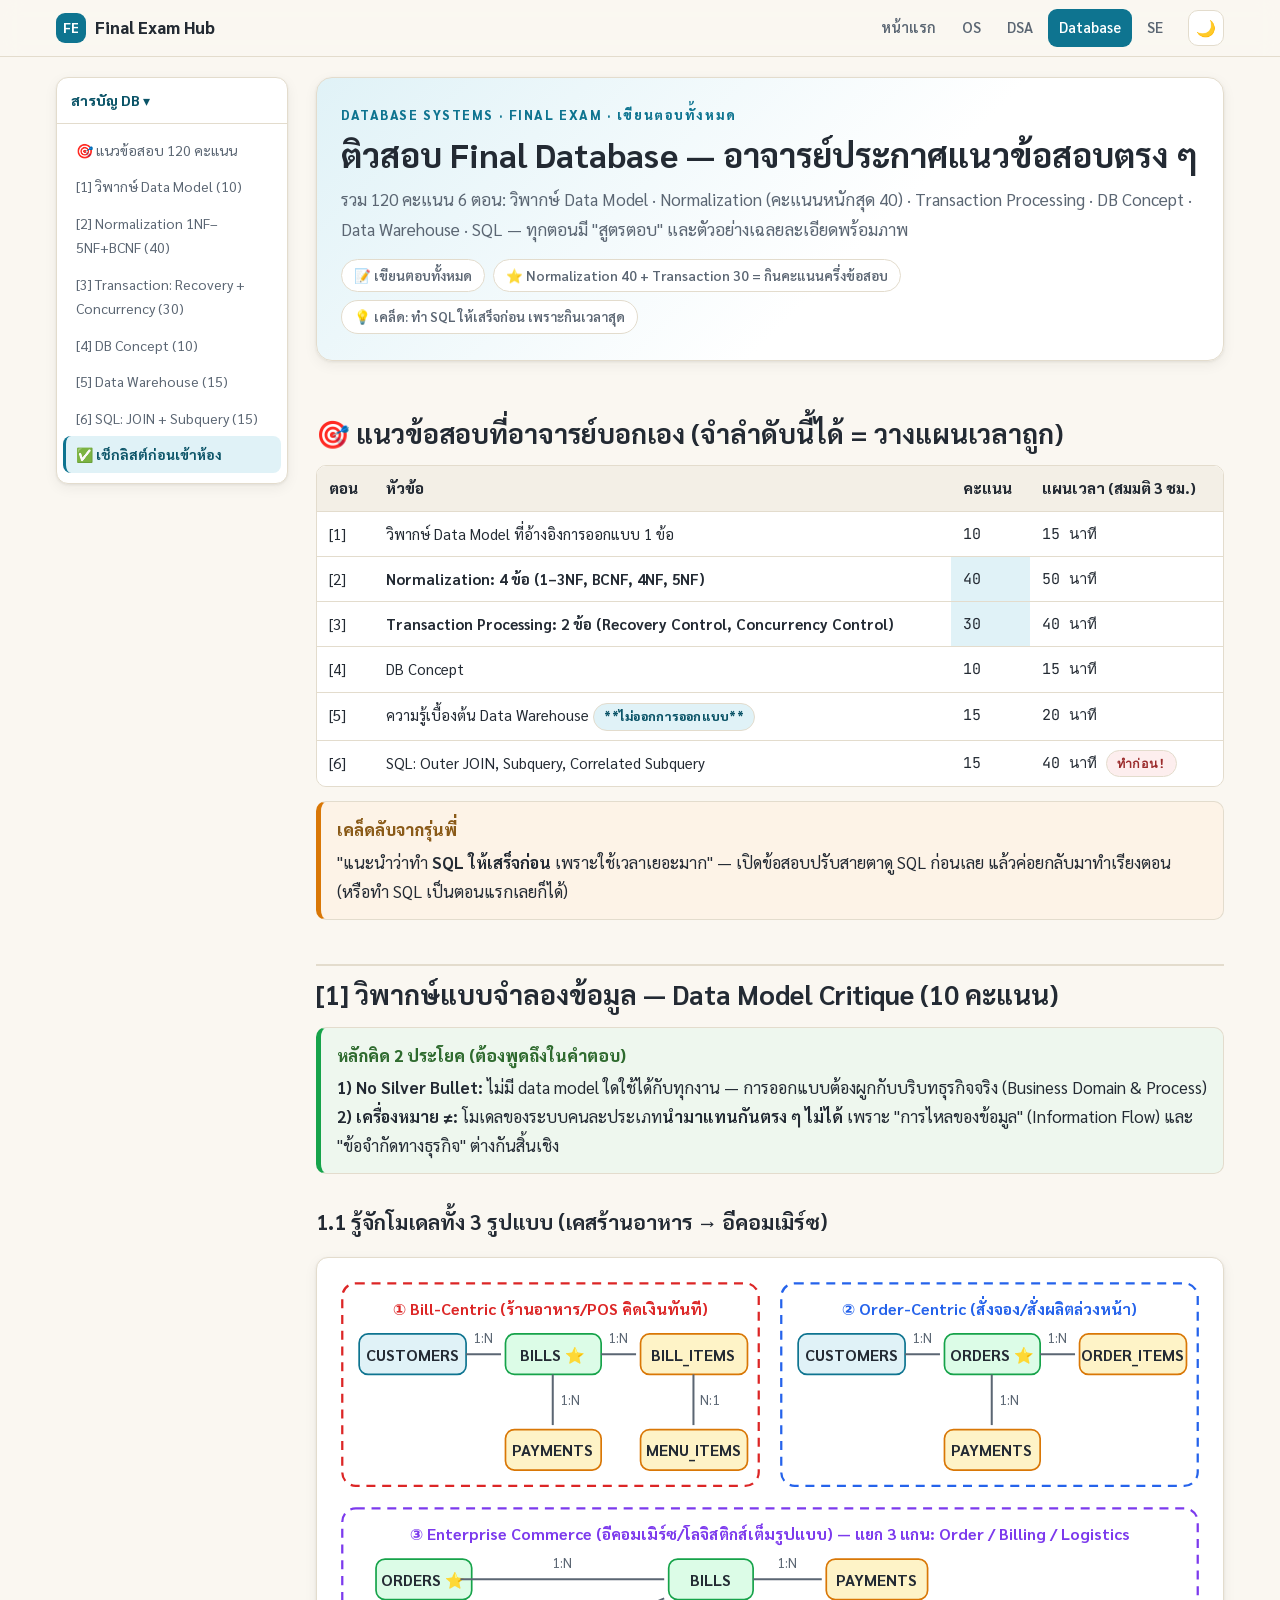
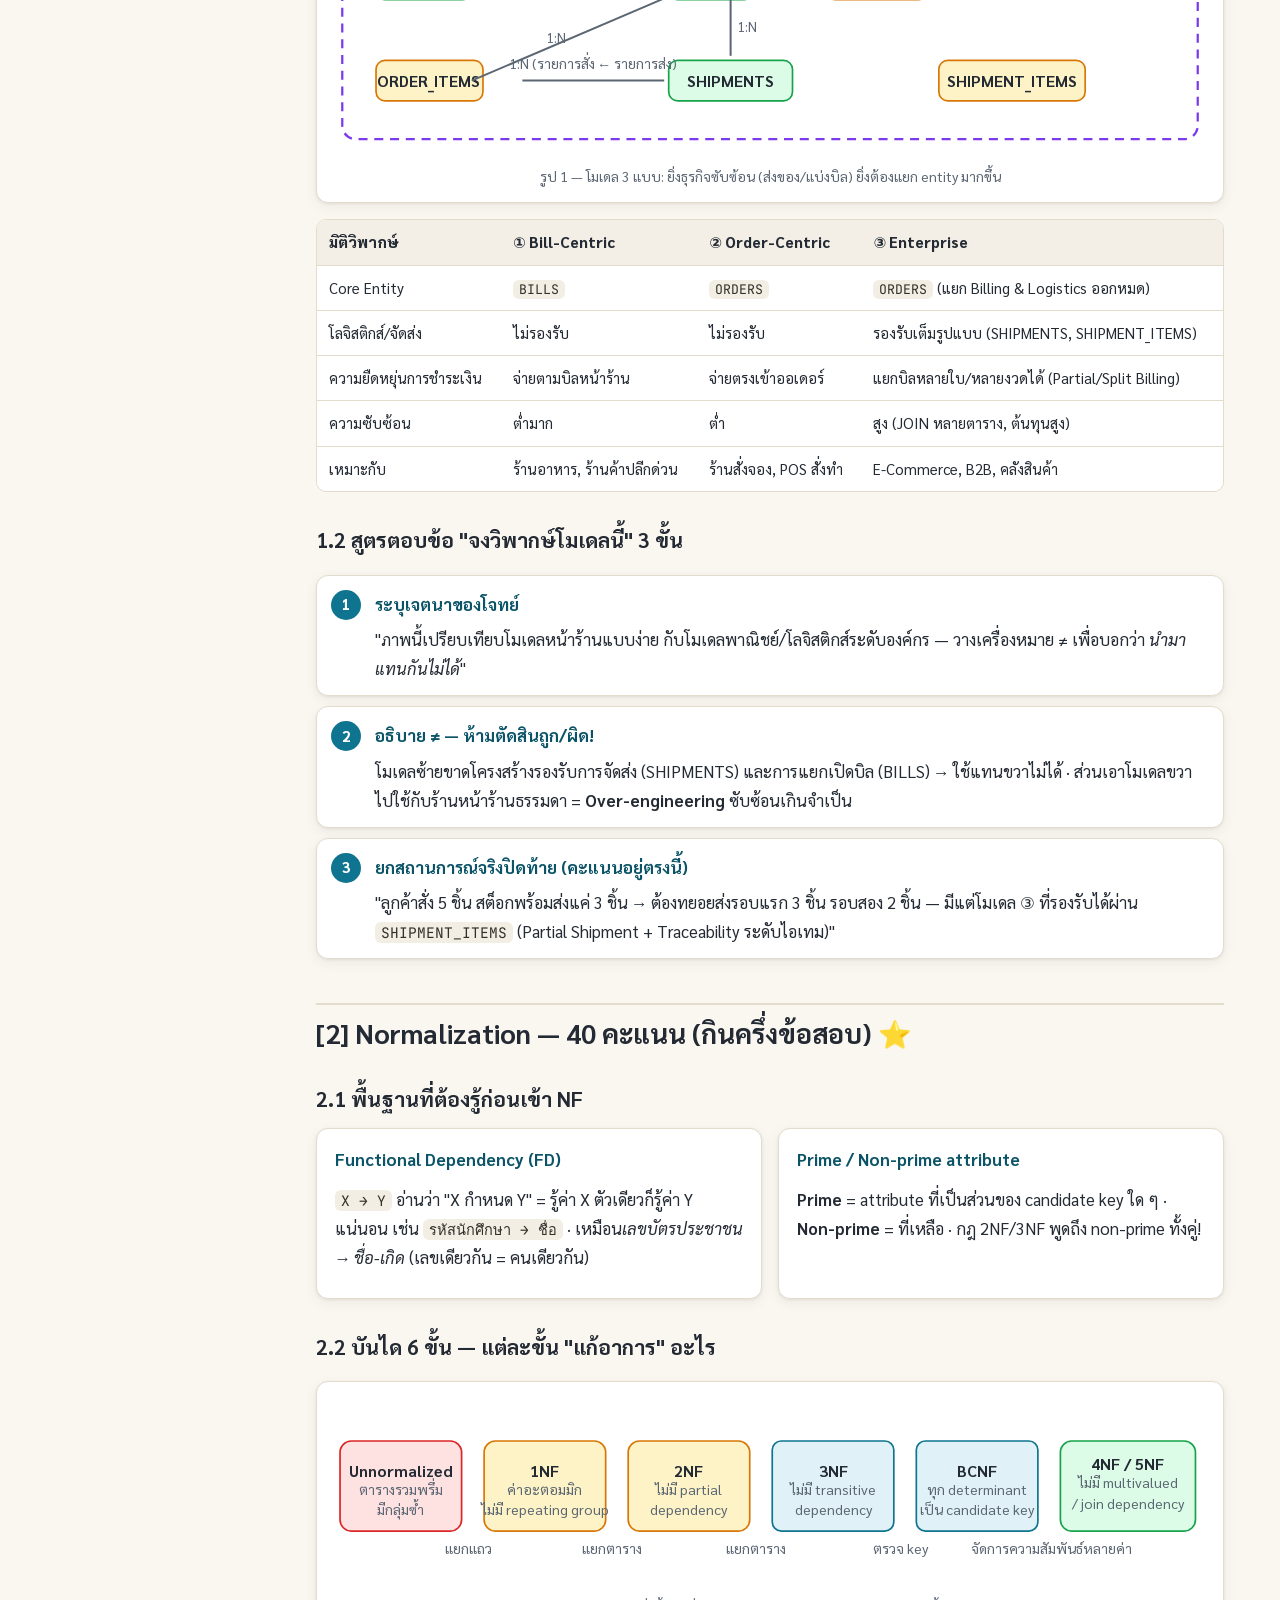
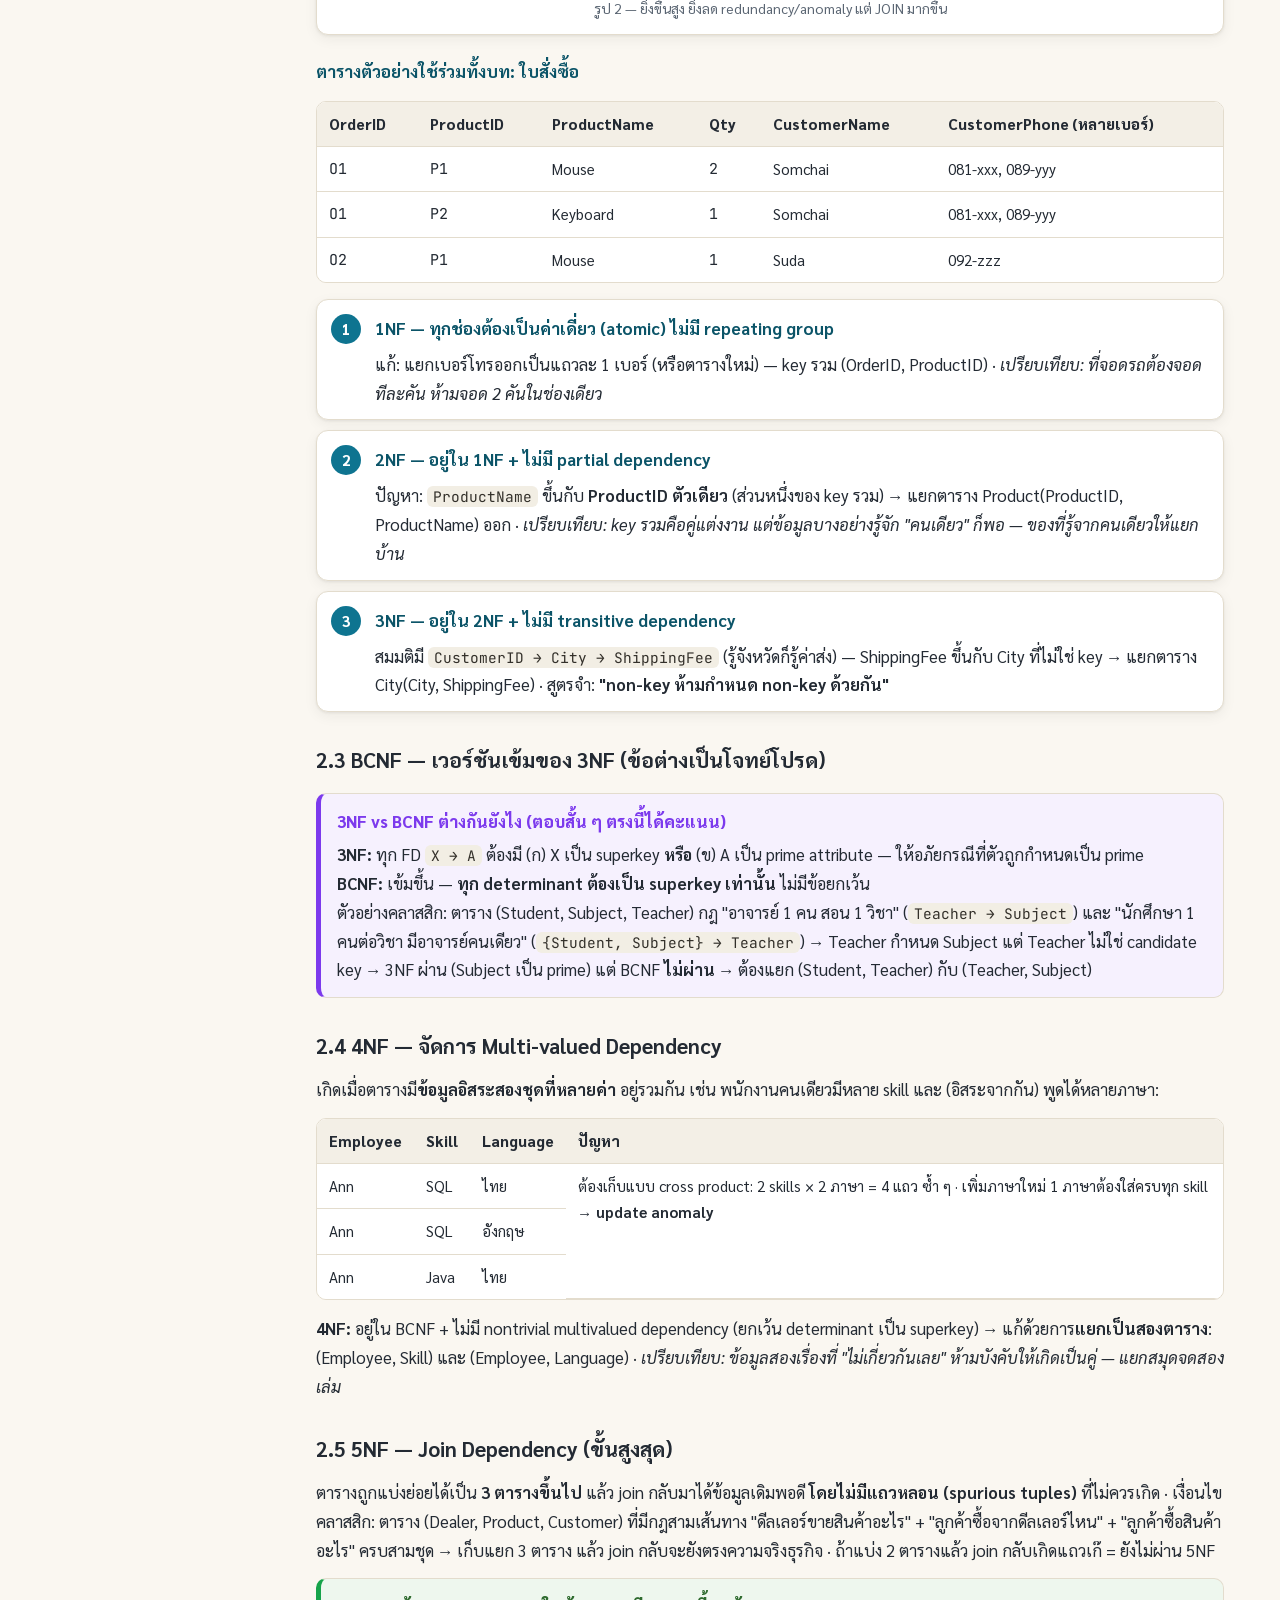
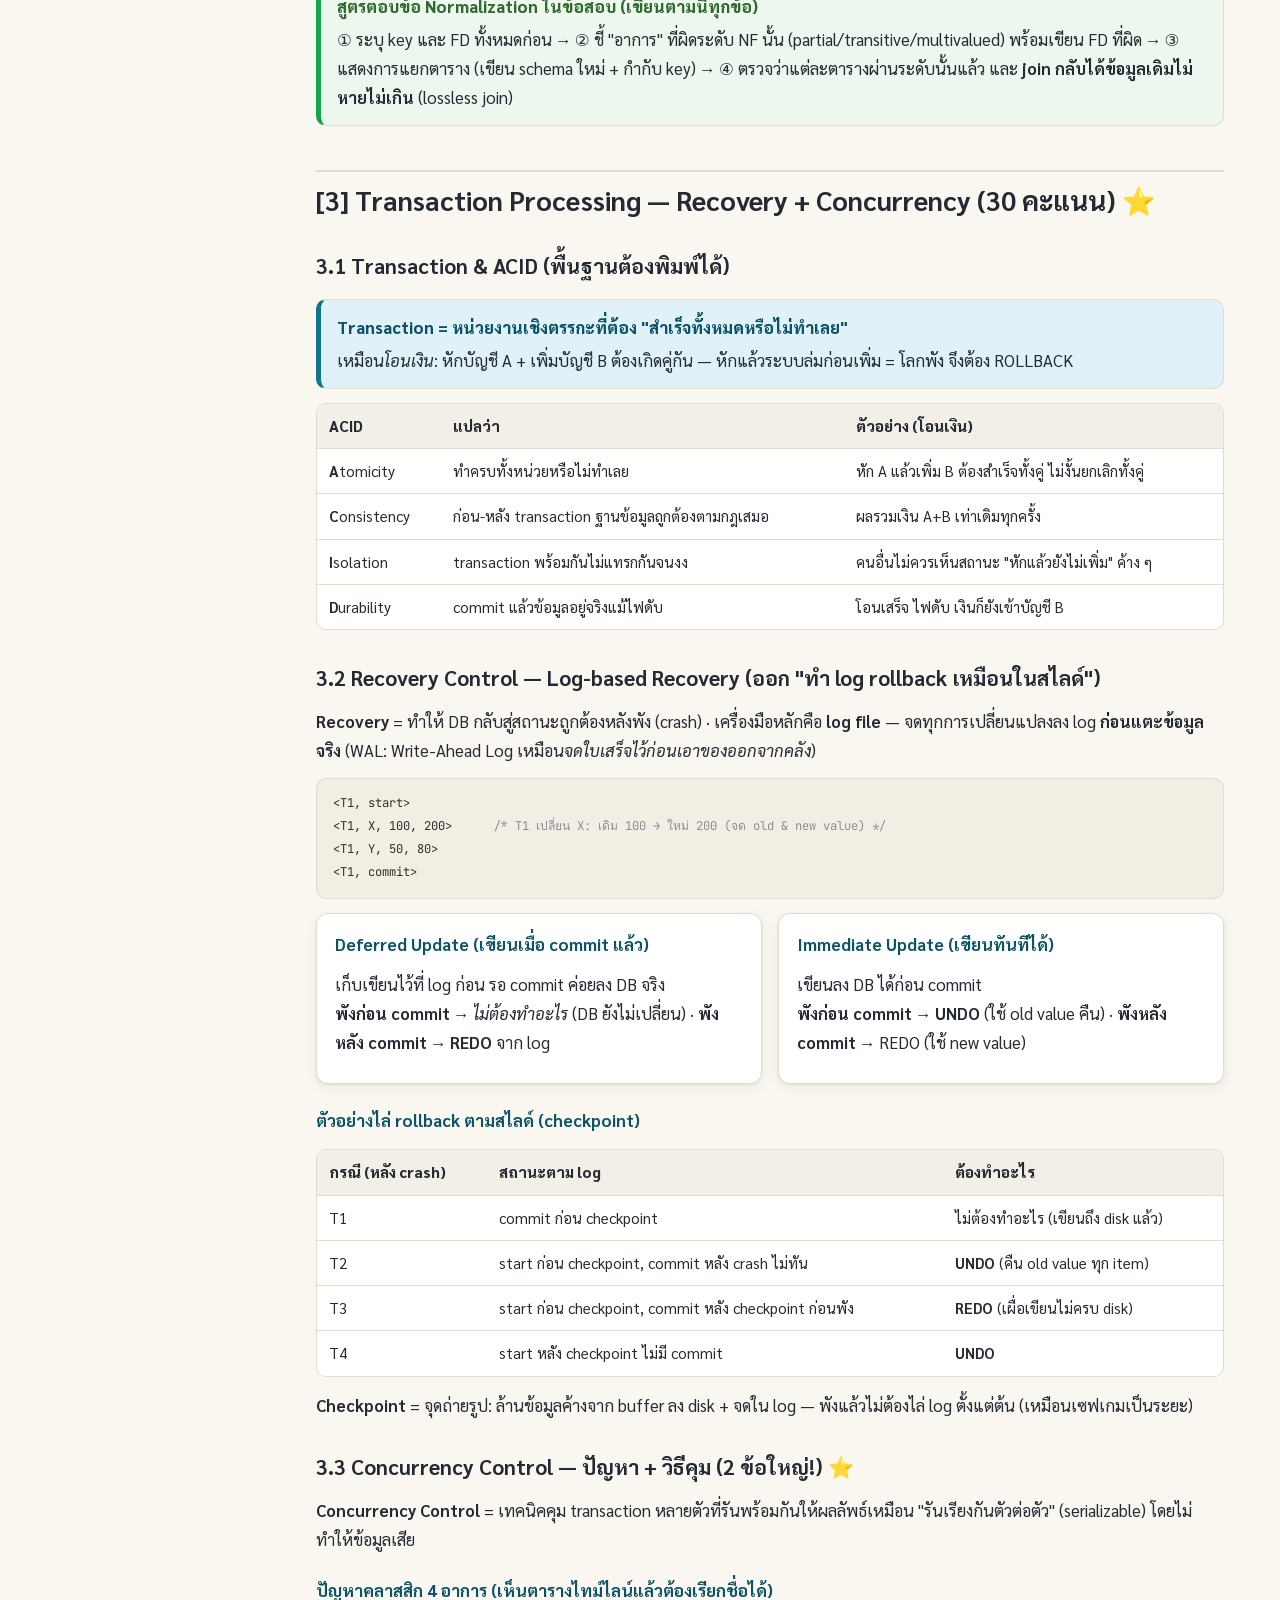
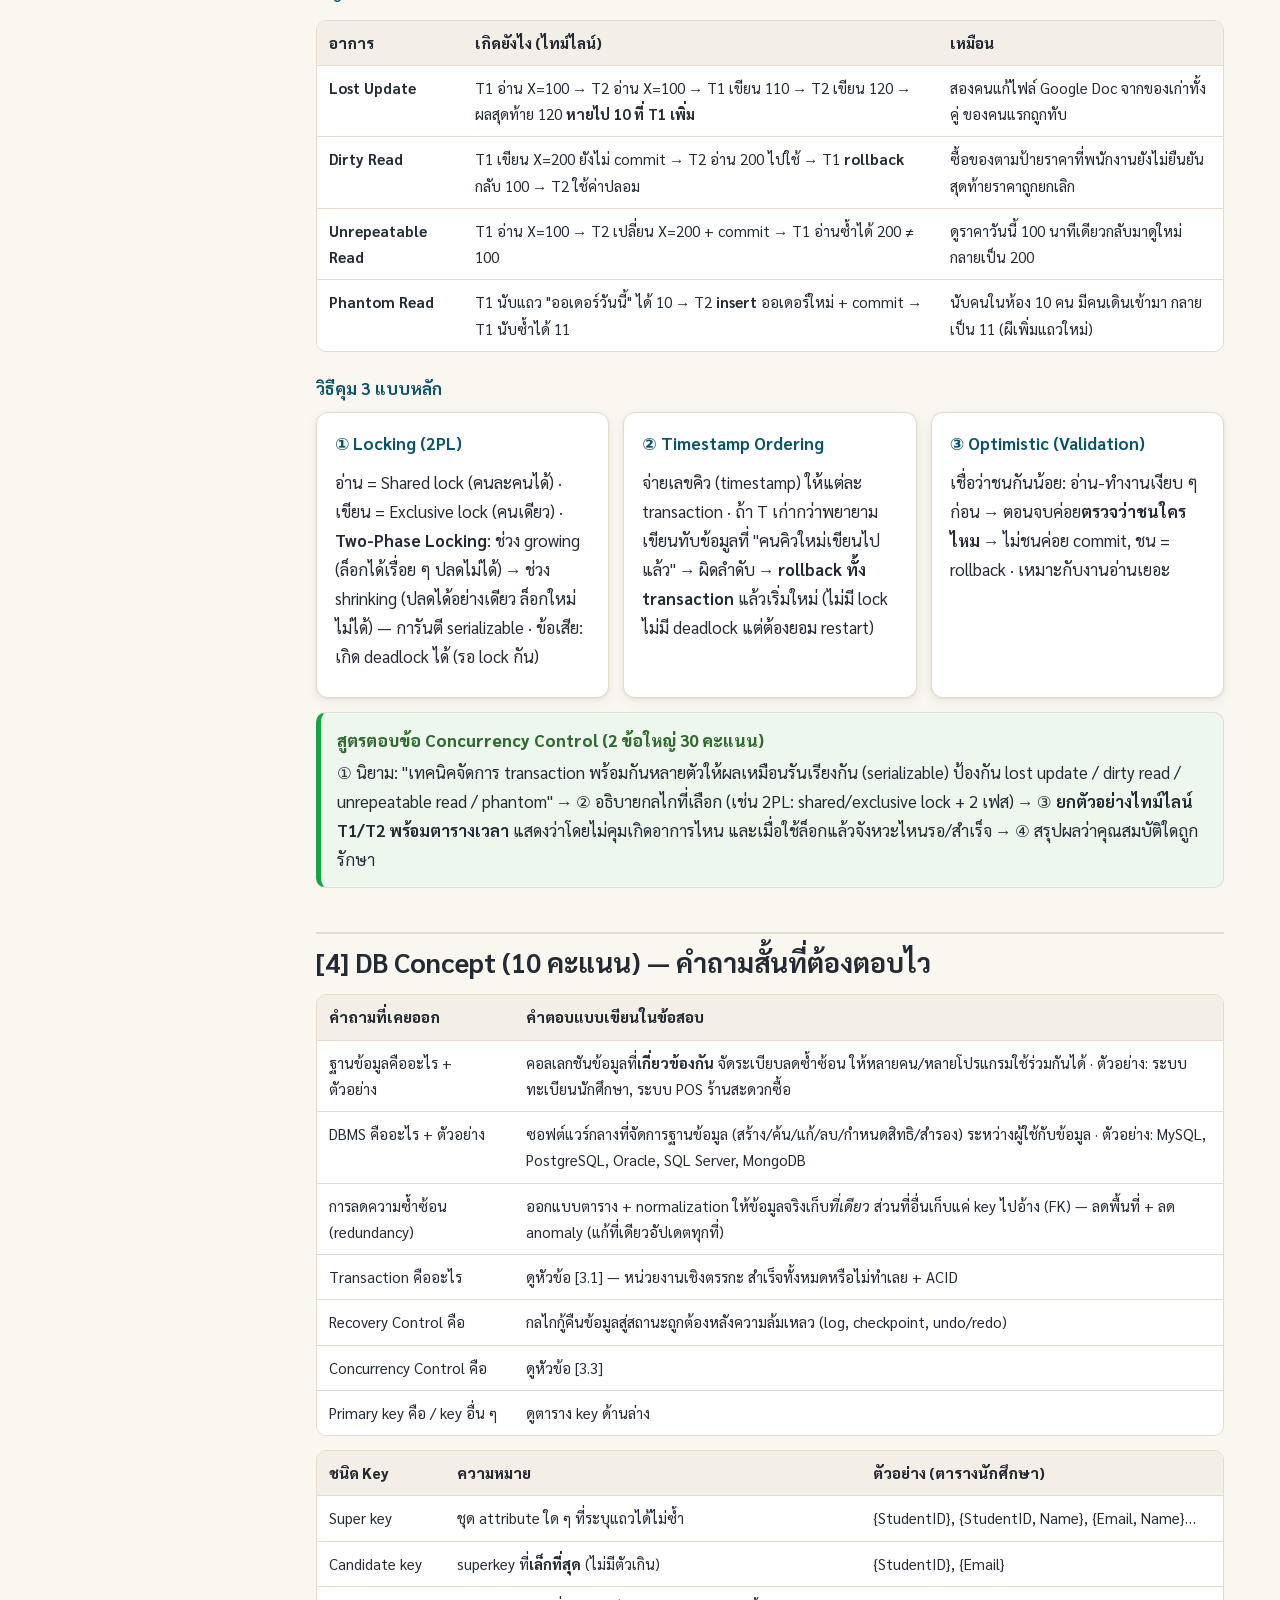
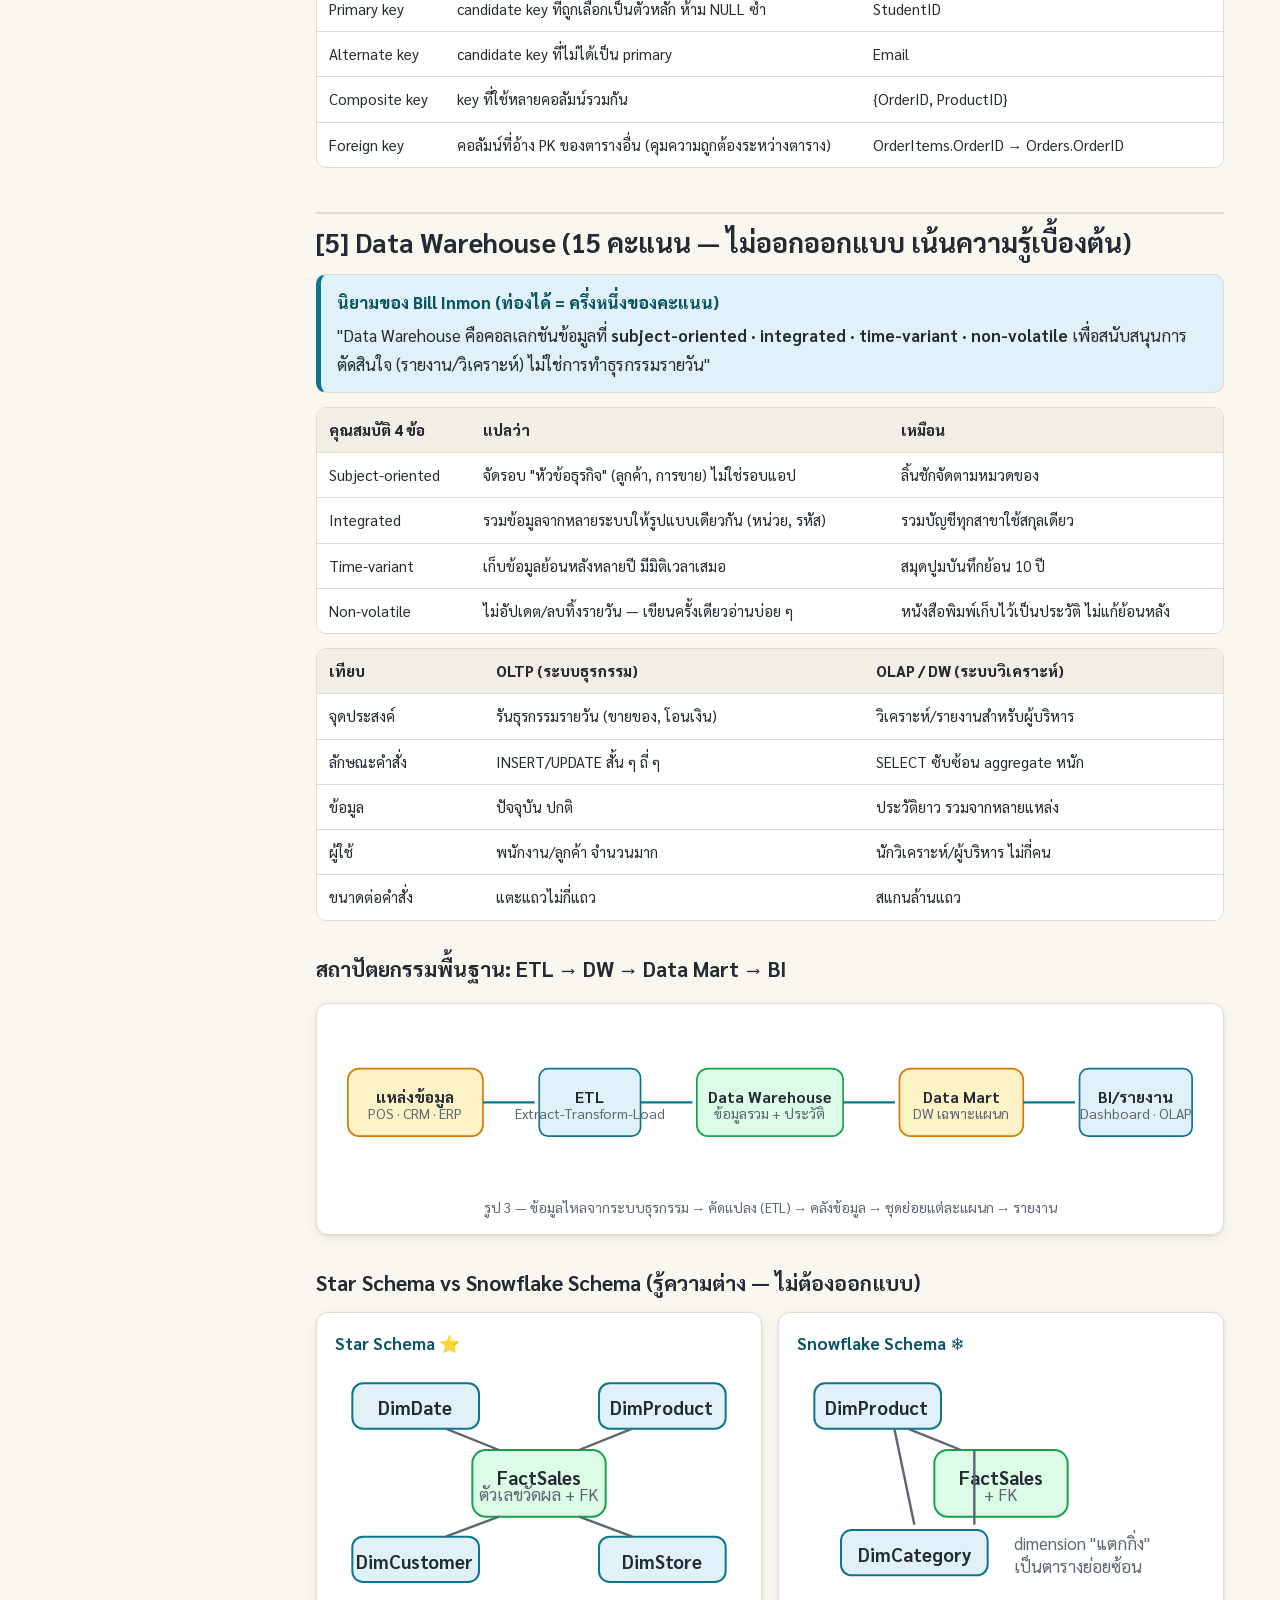
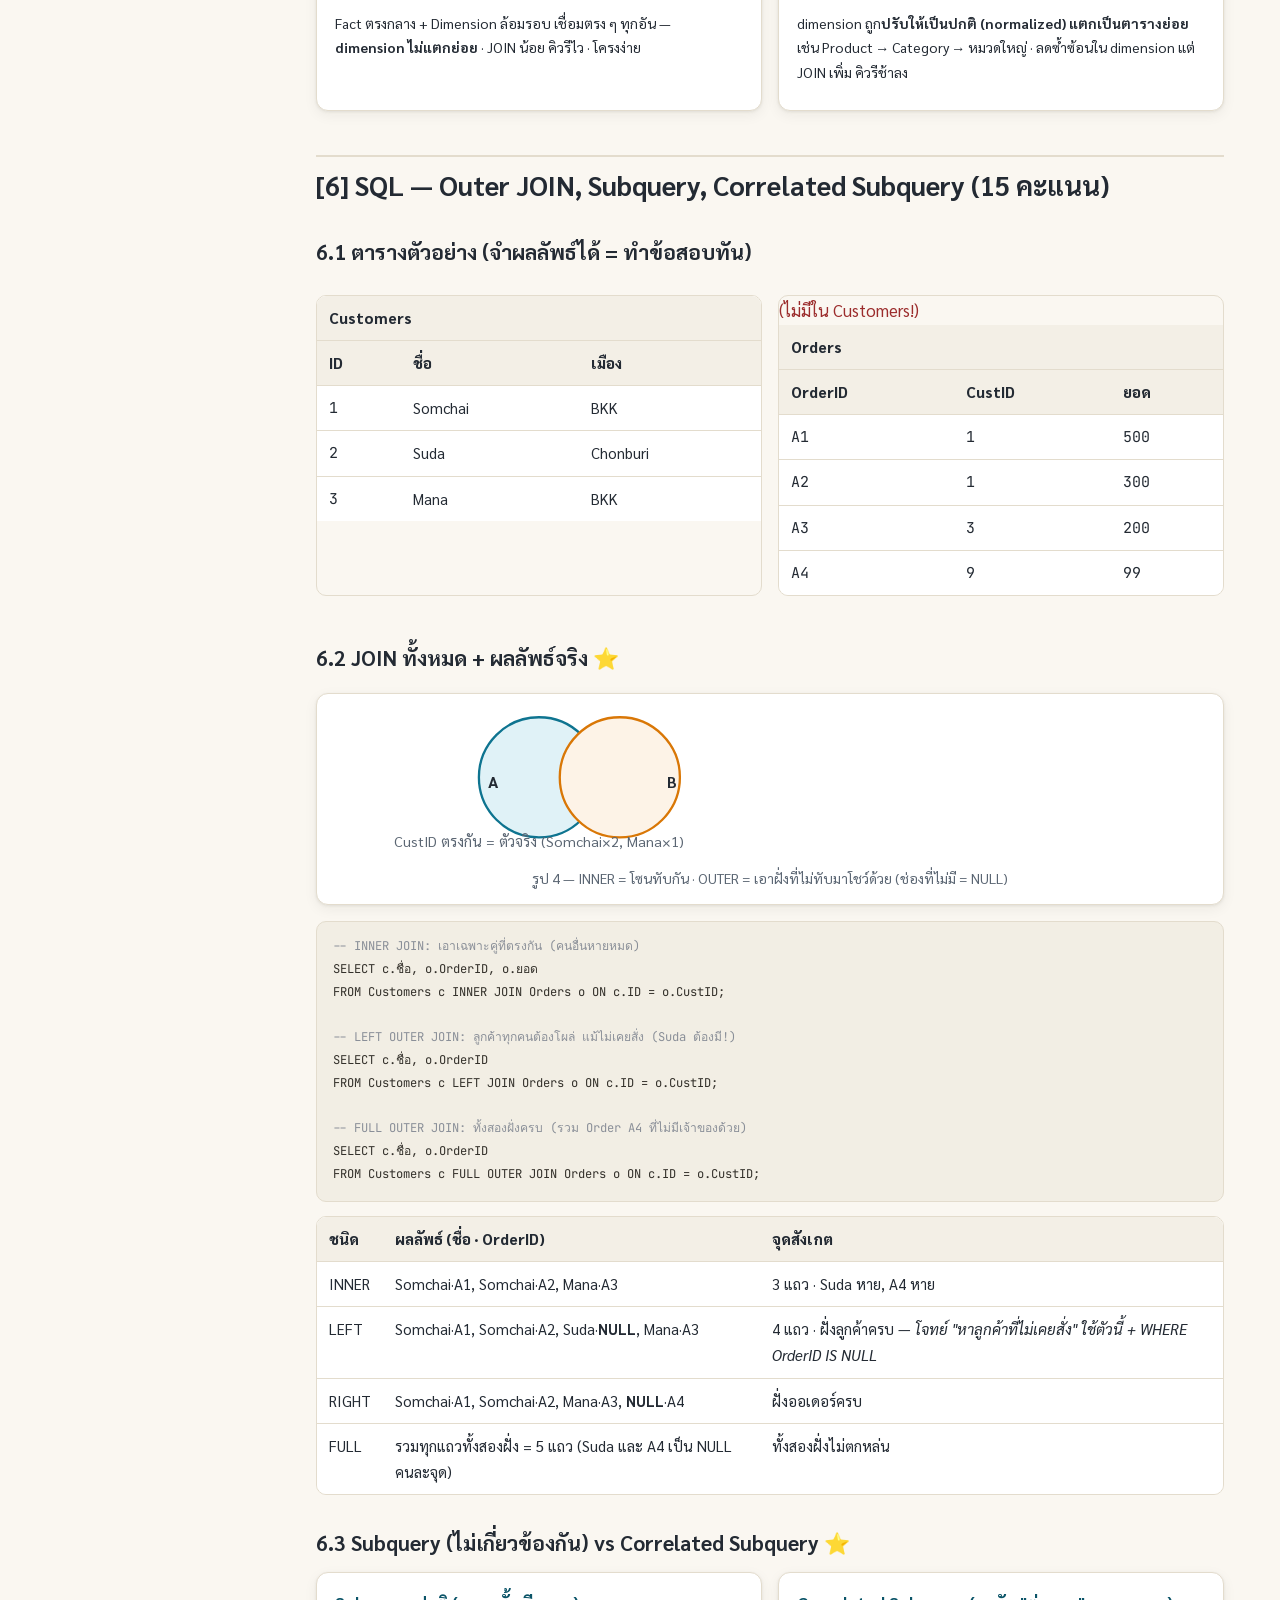
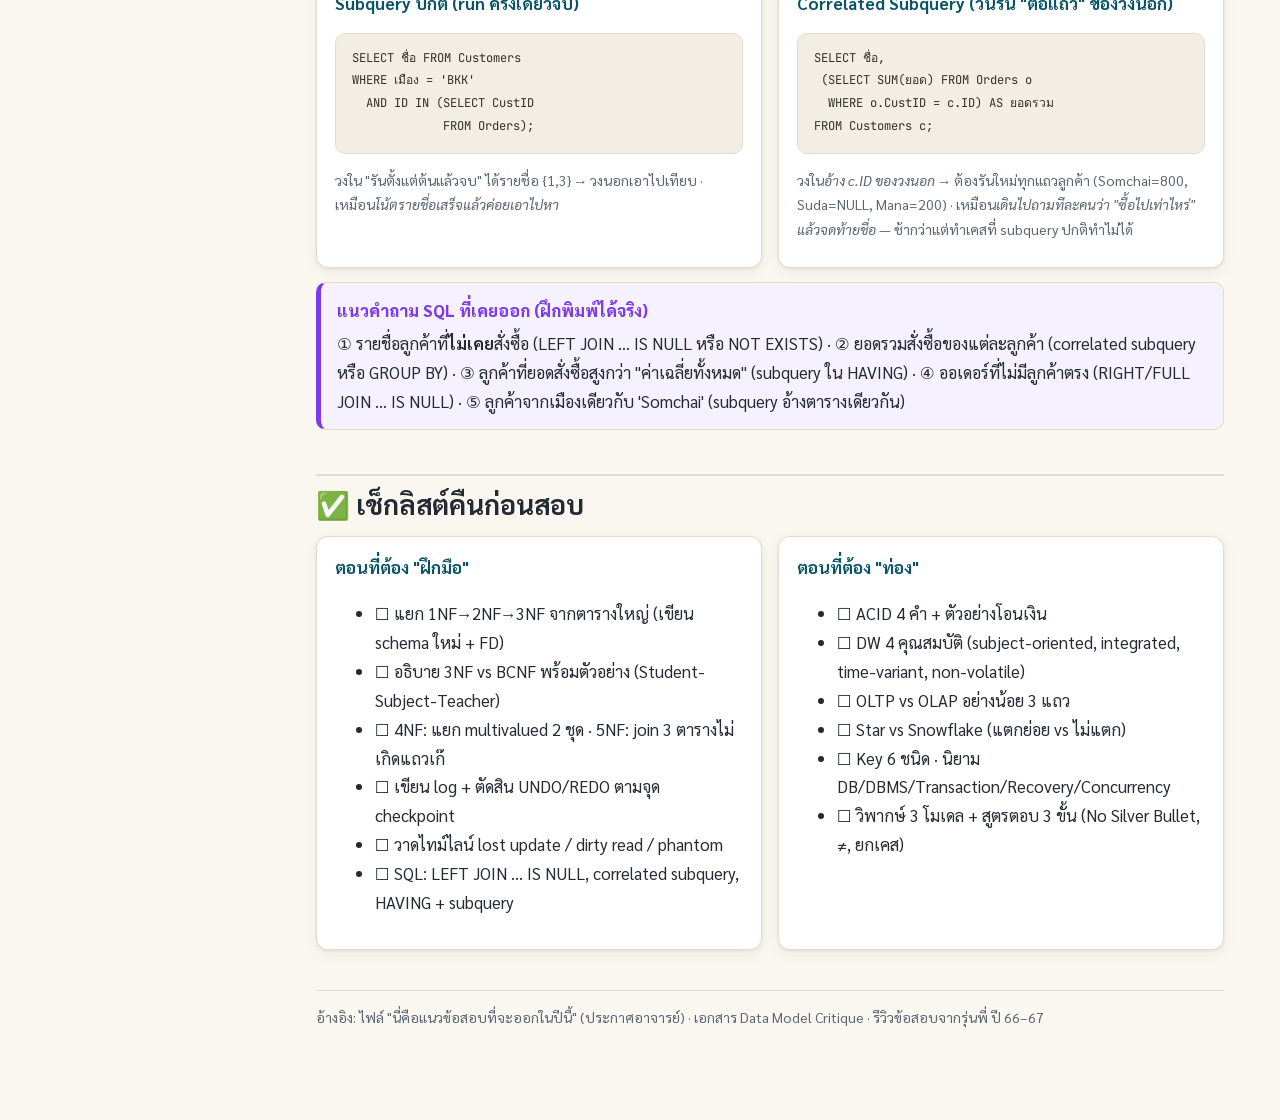
==== db.html @ a88a076e "Final Exam Hub: เว็บติวสอบ Final OS · DSA · DB · SE" ====
<!DOCTYPE html>
<html lang="th">
<head>
<meta charset="UTF-8">
<meta name="viewport" content="width=device-width, initial-scale=1.0">
<title>Database Final Prep — ติวสอบ Final ระบบฐานข้อมูล</title>
<link rel="icon" href="data:image/svg+xml,%3Csvg xmlns='http://www.w3.org/2000/svg' viewBox='0 0 32 32'%3E%3Crect width='32' height='32' rx='8' fill='%230e7490'/%3E%3Ctext x='16' y='22' font-size='13' font-weight='bold' text-anchor='middle' fill='white' font-family='sans-serif'%3EDB%3C/text%3E%3C/svg%3E">
<link rel="preconnect" href="https://fonts.googleapis.com">
<link rel="preconnect" href="https://fonts.gstatic.com" crossorigin>
<link href="https://fonts.googleapis.com/css2?family=Sarabun:wght@400;500;600;700;800&family=JetBrains+Mono:wght@400;600&display=swap" rel="stylesheet">
<link rel="stylesheet" href="assets/style.css">
</head>
<body>
<div id="progress"></div>
<header class="site">
  <div class="site-inner">
    <a class="brand" href="index.html"><span class="logo">FE</span>Final Exam Hub</a>
    <nav class="main">
      <a href="index.html">หน้าแรก</a>
      <a href="os.html">OS</a>
      <a href="dsa.html">DSA</a>
      <a href="db.html" class="active">Database</a>
      <a href="se.html">SE</a>
    </nav>
    <div class="header-actions">
      <button class="icon-btn" data-action="toggle-theme" title="สลับธีม" aria-label="สลับธีม">🌙</button>
      <button class="icon-btn" id="menuBtn" title="เมนู" aria-label="เมนู">☰</button>
    </div>
  </div>
</header>

<div class="wrap">
<aside class="toc">
  <div class="toc-head">สารบัญ DB ▾</div>
  <div class="toc-body">
    <a href="#exam">🎯 แนวข้อสอบ 120 คะแนน</a>
    <a href="#critique">[1] วิพากษ์ Data Model (10)</a>
    <a href="#normal">[2] Normalization 1NF–5NF+BCNF (40)</a>
    <a href="#txn">[3] Transaction: Recovery + Concurrency (30)</a>
    <a href="#concept">[4] DB Concept (10)</a>
    <a href="#dw">[5] Data Warehouse (15)</a>
    <a href="#sql">[6] SQL: JOIN + Subquery (15)</a>
    <a href="#checklist">✅ เช็กลิสต์ก่อนเข้าห้อง</a>
  </div>
</aside>

<main>
<section class="hero">
  <div class="kicker">Database Systems · Final Exam · เขียนตอบทั้งหมด</div>
  <h1>ติวสอบ Final Database — อาจารย์ประกาศแนวข้อสอบตรง ๆ</h1>
  <p class="lead">รวม 120 คะแนน 6 ตอน: วิพากษ์ Data Model · Normalization (คะแนนหนักสุด 40) · Transaction Processing ·
  DB Concept · Data Warehouse · SQL — ทุกตอนมี "สูตรตอบ" และตัวอย่างเฉลยละเอียดพร้อมภาพ</p>
  <div class="meta"><span class="chip">📝 เขียนตอบทั้งหมด</span><span class="chip">⭐ Normalization 40 + Transaction 30 = กินคะแนนครึ่งข้อสอบ</span><span class="chip">💡 เคล็ด: ทำ SQL ให้เสร็จก่อน เพราะกินเวลาสุด</span></div>
</section>

<h2 id="exam">🎯 แนวข้อสอบที่อาจารย์บอกเอง (จำลำดับนี้ได้ = วางแผนเวลาถูก)</h2>
<div class="tblwrap"><table class="tbl">
  <tr><th>ตอน</th><th>หัวข้อ</th><th>คะแนน</th><th>แผนเวลา (สมมติ 3 ชม.)</th></tr>
  <tr><td>[1]</td><td>วิพากษ์ Data Model ที่อ้างอิงการออกแบบ 1 ข้อ</td><td class="num">10</td><td class="num">15 นาที</td></tr>
  <tr><td>[2]</td><td><strong>Normalization: 4 ข้อ (1–3NF, BCNF, 4NF, 5NF)</strong></td><td class="num hl">40</td><td class="num">50 นาที</td></tr>
  <tr><td>[3]</td><td><strong>Transaction Processing: 2 ข้อ (Recovery Control, Concurrency Control)</strong></td><td class="num hl">30</td><td class="num">40 นาที</td></tr>
  <tr><td>[4]</td><td>DB Concept</td><td class="num">10</td><td class="num">15 นาที</td></tr>
  <tr><td>[5]</td><td>ความรู้เบื้องต้น Data Warehouse <span class="pill">**ไม่ออกการออกแบบ**</span></td><td class="num">15</td><td class="num">20 นาที</td></tr>
  <tr><td>[6]</td><td>SQL: Outer JOIN, Subquery, Correlated Subquery</td><td class="num">15</td><td class="num">40 นาที <span class="pill red">ทำก่อน!</span></td></tr>
</table></div>
<div class="box warn"><span class="bt">เคล็ดลับจากรุ่นพี่</span>"แนะนำว่าทำ <strong>SQL ให้เสร็จก่อน</strong> เพราะใช้เวลาเยอะมาก" — เปิดข้อสอบปรับสายตาดู SQL ก่อนเลย แล้วค่อยกลับมาทำเรียงตอน (หรือทำ SQL เป็นตอนแรกเลยก็ได้)</div>

<h2 id="critique">[1] วิพากษ์แบบจำลองข้อมูล — Data Model Critique (10 คะแนน)</h2>
<div class="box ok"><span class="bt">หลักคิด 2 ประโยค (ต้องพูดถึงในคำตอบ)</span>
<strong>1) No Silver Bullet:</strong> ไม่มี data model ใดใช้ได้กับทุกงาน — การออกแบบต้องผูกกับบริบทธุรกิจจริง (Business Domain &amp; Process)<br>
<strong>2) เครื่องหมาย ≠:</strong> โมเดลของระบบคนละประเภท<strong>นำมาแทนกันตรง ๆ ไม่ได้</strong> เพราะ "การไหลของข้อมูล" (Information Flow) และ "ข้อจำกัดทางธุรกิจ" ต่างกันสิ้นเชิง</div>
<h3>1.1 รู้จักโมเดลทั้ง 3 รูปแบบ (เคสร้านอาหาร → อีคอมเมิร์ซ)</h3>
<div class="fig"><svg viewBox="0 0 780 430" role="img" aria-label="3 data models">
  <defs><marker id="cm" markerWidth="8" markerHeight="8" refX="7" refY="4" orient="auto"><path d="M0,0 L8,4 L0,8 z" class="svg-arrowhead"/></marker></defs>
  <rect x="10" y="10" width="370" height="180" rx="12" fill="none" stroke="#dc2626" stroke-width="2" stroke-dasharray="8 6"/>
  <text x="195" y="32" class="svg-t" style="fill:#dc2626;">① Bill-Centric (ร้านอาหาร/POS คิดเงินทันที)</text>
  <g font-size="13">
    <rect x="25" y="55" width="95" height="36" rx="8" class="svg-n"/><text x="72" y="73" class="svg-t">CUSTOMERS</text>
    <rect x="155" y="55" width="85" height="36" rx="8" class="svg-n3"/><text x="197" y="73" class="svg-t">BILLS ⭐</text>
    <rect x="275" y="55" width="95" height="36" rx="8" class="svg-n2"/><text x="322" y="73" class="svg-t">BILL_ITEMS</text>
    <rect x="275" y="140" width="95" height="36" rx="8" class="svg-n2"/><text x="322" y="158" class="svg-t">MENU_ITEMS</text>
    <rect x="155" y="140" width="85" height="36" rx="8" class="svg-n2"/><text x="197" y="158" class="svg-t">PAYMENTS</text>
    <line x1="120" y1="73" x2="151" y2="73" class="svg-edge"/><text x="135" y="63" class="svg-t2">1:N</text>
    <line x1="240" y1="73" x2="271" y2="73" class="svg-edge"/><text x="255" y="63" class="svg-t2">1:N</text>
    <line x1="322" y1="91" x2="322" y2="136" class="svg-edge"/><text x="337" y="118" class="svg-t2">N:1</text>
    <line x1="197" y1="91" x2="197" y2="136" class="svg-edge"/><text x="212" y="118" class="svg-t2">1:N</text>
  </g>
  <rect x="400" y="10" width="370" height="180" rx="12" fill="none" stroke="#2563eb" stroke-width="2" stroke-dasharray="8 6"/>
  <text x="585" y="32" class="svg-t" style="fill:#2563eb;">② Order-Centric (สั่งจอง/สั่งผลิตล่วงหน้า)</text>
  <g font-size="13">
    <rect x="415" y="55" width="95" height="36" rx="8" class="svg-n"/><text x="462" y="73" class="svg-t">CUSTOMERS</text>
    <rect x="545" y="55" width="85" height="36" rx="8" class="svg-n3"/><text x="587" y="73" class="svg-t">ORDERS ⭐</text>
    <rect x="665" y="55" width="95" height="36" rx="8" class="svg-n2"/><text x="712" y="73" class="svg-t">ORDER_ITEMS</text>
    <rect x="545" y="140" width="85" height="36" rx="8" class="svg-n2"/><text x="587" y="158" class="svg-t">PAYMENTS</text>
    <line x1="510" y1="73" x2="541" y2="73" class="svg-edge"/><text x="525" y="63" class="svg-t2">1:N</text>
    <line x1="630" y1="73" x2="661" y2="73" class="svg-edge"/><text x="645" y="63" class="svg-t2">1:N</text>
    <line x1="587" y1="91" x2="587" y2="136" class="svg-edge"/><text x="602" y="118" class="svg-t2">1:N</text>
  </g>
  <rect x="10" y="210" width="760" height="205" rx="12" fill="none" stroke="#7c3aed" stroke-width="2" stroke-dasharray="8 6"/>
  <text x="390" y="232" class="svg-t" style="fill:#7c3aed;">③ Enterprise Commerce (อีคอมเมิร์ซ/โลจิสติกส์เต็มรูปแบบ) — แยก 3 แกน: Order / Billing / Logistics</text>
  <g font-size="13">
    <rect x="40" y="255" width="85" height="36" rx="8" class="svg-n3"/><text x="82" y="273" class="svg-t">ORDERS ⭐</text>
    <rect x="40" y="345" width="95" height="36" rx="8" class="svg-n2"/><text x="87" y="363" class="svg-t">ORDER_ITEMS</text>
    <rect x="300" y="255" width="75" height="36" rx="8" class="svg-n3"/><text x="337" y="273" class="svg-t">BILLS</text>
    <rect x="440" y="255" width="90" height="36" rx="8" class="svg-n2"/><text x="485" y="273" class="svg-t">PAYMENTS</text>
    <rect x="300" y="345" width="110" height="36" rx="8" class="svg-n3"/><text x="355" y="363" class="svg-t">SHIPMENTS</text>
    <rect x="540" y="345" width="130" height="36" rx="8" class="svg-n2"/><text x="605" y="363" class="svg-t">SHIPMENT_ITEMS</text>
    <line x1="125" y1="363" x2="296" y2="290" class="svg-edge"/><text x="200" y="330" class="svg-t2">1:N</text>
    <line x1="115" y1="273" x2="296" y2="273" class="svg-edge"/><text x="205" y="263" class="svg-t2">1:N</text>
    <line x1="375" y1="273" x2="436" y2="273" class="svg-edge"/><text x="405" y="263" class="svg-t2">1:N</text>
    <line x1="355" y1="291" x2="355" y2="341" class="svg-edge"/><text x="370" y="320" class="svg-t2">1:N</text>
    <line x1="170" y1="363" x2="296" y2="363" class="svg-edge"/><text x="233" y="353" class="svg-t2">1:N (รายการสั่ง ← รายการส่ง)</text>
  </g>
</svg><figcaption>รูป 1 — โมเดล 3 แบบ: ยิ่งธุรกิจซับซ้อน (ส่งของ/แบ่งบิล) ยิ่งต้องแยก entity มากขึ้น</figcaption></div>
<div class="tblwrap"><table class="tbl">
  <tr><th>มิติวิพากษ์</th><th>① Bill-Centric</th><th>② Order-Centric</th><th>③ Enterprise</th></tr>
  <tr><td>Core Entity</td><td><code>BILLS</code></td><td><code>ORDERS</code></td><td><code>ORDERS</code> (แยก Billing &amp; Logistics ออกหมด)</td></tr>
  <tr><td>โลจิสติกส์/จัดส่ง</td><td>ไม่รองรับ</td><td>ไม่รองรับ</td><td>รองรับเต็มรูปแบบ (SHIPMENTS, SHIPMENT_ITEMS)</td></tr>
  <tr><td>ความยืดหยุ่นการชำระเงิน</td><td>จ่ายตามบิลหน้าร้าน</td><td>จ่ายตรงเข้าออเดอร์</td><td>แยกบิลหลายใบ/หลายงวดได้ (Partial/Split Billing)</td></tr>
  <tr><td>ความซับซ้อน</td><td>ต่ำมาก</td><td>ต่ำ</td><td>สูง (JOIN หลายตาราง, ต้นทุนสูง)</td></tr>
  <tr><td>เหมาะกับ</td><td>ร้านอาหาร, ร้านค้าปลีกด่วน</td><td>ร้านสั่งจอง, POS สั่งทำ</td><td>E-Commerce, B2B, คลังสินค้า</td></tr>
</table></div>
<h3>1.2 สูตรตอบข้อ "จงวิพากษ์โมเดลนี้" 3 ขั้น</h3>
<div class="steps">
  <div class="step"><h4>ระบุเจตนาของโจทย์</h4>"ภาพนี้เปรียบเทียบโมเดลหน้าร้านแบบง่าย กับโมเดลพาณิชย์/โลจิสติกส์ระดับองค์กร — วางเครื่องหมาย ≠ เพื่อบอกว่า <em>นำมาแทนกันไม่ได้</em>"</div>
  <div class="step"><h4>อธิบาย ≠ — ห้ามตัดสินถูก/ผิด!</h4>โมเดลซ้ายขาดโครงสร้างรองรับการจัดส่ง (SHIPMENTS) และการแยกเปิดบิล (BILLS) → ใช้แทนขวาไม่ได้ · ส่วนเอาโมเดลขวาไปใช้กับร้านหน้าร้านธรรมดา = <strong>Over-engineering</strong> ซับซ้อนเกินจำเป็น</div>
  <div class="step"><h4>ยกสถานการณ์จริงปิดท้าย (คะแนนอยู่ตรงนี้)</h4>"ลูกค้าสั่ง 5 ชิ้น สต็อกพร้อมส่งแค่ 3 ชิ้น → ต้องทยอยส่งรอบแรก 3 ชิ้น รอบสอง 2 ชิ้น — มีแต่โมเดล ③ ที่รองรับได้ผ่าน <code>SHIPMENT_ITEMS</code> (Partial Shipment + Traceability ระดับไอเทม)"</div>
</div>

<h2 id="normal">[2] Normalization — 40 คะแนน (กินครึ่งข้อสอบ) ⭐</h2>
<h3>2.1 พื้นฐานที่ต้องรู้ก่อนเข้า NF</h3>
<div class="grid2">
<div class="card"><h4>Functional Dependency (FD)</h4><p><code>X → Y</code> อ่านว่า "X กำหนด Y" = รู้ค่า X ตัวเดียวก็รู้ค่า Y แน่นอน เช่น <code>รหัสนักศึกษา → ชื่อ</code> · เหมือน<em>เลขบัตรประชาชน → ชื่อ-เกิด</em> (เลขเดียวกัน = คนเดียวกัน)</p></div>
<div class="card"><h4>Prime / Non-prime attribute</h4><p><strong>Prime</strong> = attribute ที่เป็นส่วนของ candidate key ใด ๆ · <strong>Non-prime</strong> = ที่เหลือ · กฎ 2NF/3NF พูดถึง non-prime ทั้งคู่!</p></div>
</div>
<h3>2.2 บันได 6 ขั้น — แต่ละขั้น "แก้อาการ" อะไร</h3>
<div class="fig"><svg viewBox="0 0 780 170" role="img" aria-label="normalization ladder">
  <g font-size="12.5">
    <rect x="8" y="40" width="108" height="80" rx="10" class="svg-n4"/><text x="62" y="66" class="svg-t">Unnormalized</text><text x="62" y="88" class="svg-t2">ตารางรวมพรึ่ม</text><text x="62" y="106" class="svg-t2">มีกลุ่มซ้ำ</text>
    <rect x="136" y="40" width="108" height="80" rx="10" class="svg-n2"/><text x="190" y="66" class="svg-t">1NF</text><text x="190" y="88" class="svg-t2">ค่าอะตอมมิก</text><text x="190" y="106" class="svg-t2">ไม่มี repeating group</text>
    <rect x="264" y="40" width="108" height="80" rx="10" class="svg-n2"/><text x="318" y="66" class="svg-t">2NF</text><text x="318" y="88" class="svg-t2">ไม่มี partial</text><text x="318" y="106" class="svg-t2">dependency</text>
    <rect x="392" y="40" width="108" height="80" rx="10" class="svg-n"/><text x="446" y="66" class="svg-t">3NF</text><text x="446" y="88" class="svg-t2">ไม่มี transitive</text><text x="446" y="106" class="svg-t2">dependency</text>
    <rect x="520" y="40" width="108" height="80" rx="10" class="svg-n"/><text x="574" y="66" class="svg-t">BCNF</text><text x="574" y="88" class="svg-t2">ทุก determinant</text><text x="574" y="106" class="svg-t2">เป็น candidate key</text>
    <rect x="648" y="40" width="120" height="80" rx="10" class="svg-n3"/><text x="708" y="60" class="svg-t">4NF / 5NF</text><text x="708" y="82" class="svg-t2">ไม่มี multivalued</text><text x="708" y="100" class="svg-t2">/ join dependency</text>
    <text x="122" y="140" class="svg-t2">แยกแถว</text><text x="250" y="140" class="svg-t2">แยกตาราง</text><text x="378" y="140" class="svg-t2">แยกตาราง</text><text x="506" y="140" class="svg-t2">ตรวจ key</text><text x="640" y="140" class="svg-t2">จัดการความสัมพันธ์หลายค่า</text>
  </g>
</svg><figcaption>รูป 2 — ยิ่งขึ้นสูง ยิ่งลด redundancy/anomaly แต่ JOIN มากขึ้น</figcaption></div>

<h4>ตารางตัวอย่างใช้ร่วมทั้งบท: ใบสั่งซื้อ</h4>
<div class="tblwrap"><table class="tbl" style="min-width:560px;">
  <tr><th>OrderID</th><th>ProductID</th><th>ProductName</th><th>Qty</th><th>CustomerName</th><th>CustomerPhone (หลายเบอร์)</th></tr>
  <tr><td class="num">O1</td><td class="num">P1</td><td>Mouse</td><td class="num">2</td><td>Somchai</td><td>081-xxx, 089-yyy</td></tr>
  <tr><td class="num">O1</td><td class="num">P2</td><td>Keyboard</td><td class="num">1</td><td>Somchai</td><td>081-xxx, 089-yyy</td></tr>
  <tr><td class="num">O2</td><td class="num">P1</td><td>Mouse</td><td class="num">1</td><td>Suda</td><td>092-zzz</td></tr>
</table></div>
<div class="steps">
  <div class="step"><h4>1NF — ทุกช่องต้องเป็นค่าเดี่ยว (atomic) ไม่มี repeating group</h4>แก้: แยกเบอร์โทรออกเป็นแถวละ 1 เบอร์ (หรือตารางใหม่) — key รวม (OrderID, ProductID) · <em>เปรียบเทียบ: ที่จอดรถต้องจอดทีละคัน ห้ามจอด 2 คันในช่องเดียว</em></div>
  <div class="step"><h4>2NF — อยู่ใน 1NF + ไม่มี <strong>partial dependency</strong></h4>ปัญหา: <code>ProductName</code> ขึ้นกับ <strong>ProductID ตัวเดียว</strong> (ส่วนหนึ่งของ key รวม) → แยกตาราง Product(ProductID, ProductName) ออก · <em>เปรียบเทียบ: key รวมคือคู่แต่งงาน แต่ข้อมูลบางอย่างรู้จัก "คนเดียว" ก็พอ — ของที่รู้จากคนเดียวให้แยกบ้าน</em></div>
  <div class="step"><h4>3NF — อยู่ใน 2NF + ไม่มี <strong>transitive dependency</strong></h4>สมมติมี <code>CustomerID → City → ShippingFee</code> (รู้จังหวัดก็รู้ค่าส่ง) — ShippingFee ขึ้นกับ City ที่ไม่ใช่ key → แยกตาราง City(City, ShippingFee) · สูตรจำ: <strong>"non-key ห้ามกำหนด non-key ด้วยกัน"</strong></div>
</div>
<h3>2.3 BCNF — เวอร์ชันเข้มของ 3NF (ข้อต่างเป็นโจทย์โปรด)</h3>
<div class="box exam"><span class="bt">3NF vs BCNF ต่างกันยังไง (ตอบสั้น ๆ ตรงนี้ได้คะแนน)</span>
<strong>3NF:</strong> ทุก FD <code>X → A</code> ต้องมี (ก) X เป็น superkey <strong>หรือ</strong> (ข) A เป็น prime attribute — ให้อภัยกรณีที่ตัวถูกกำหนดเป็น prime<br>
<strong>BCNF:</strong> เข้มขึ้น — <strong>ทุก determinant ต้องเป็น superkey เท่านั้น</strong> ไม่มีข้อยกเว้น<br>
ตัวอย่างคลาสสิก: ตาราง (Student, Subject, Teacher) กฎ "อาจารย์ 1 คน สอน 1 วิชา" (<code>Teacher → Subject</code>) และ "นักศึกษา 1 คนต่อวิชา มีอาจารย์คนเดียว" (<code>{Student, Subject} → Teacher</code>) → Teacher กำหนด Subject แต่ Teacher ไม่ใช่ candidate key → 3NF ผ่าน (Subject เป็น prime) แต่ BCNF <strong>ไม่ผ่าน</strong> → ต้องแยก (Student, Teacher) กับ (Teacher, Subject)</div>
<h3>2.4 4NF — จัดการ Multi-valued Dependency</h3>
<p>เกิดเมื่อตารางมี<strong>ข้อมูลอิสระสองชุดที่หลายค่า</strong> อยู่รวมกัน เช่น พนักงานคนเดียวมีหลาย skill และ (อิสระจากกัน) พูดได้หลายภาษา:</p>
<div class="tblwrap"><table class="tbl" style="min-width:420px;">
  <tr><th>Employee</th><th>Skill</th><th>Language</th><th>ปัญหา</th></tr>
  <tr><td>Ann</td><td>SQL</td><td>ไทย</td><td rowspan="3">ต้องเก็บแบบ cross product: 2 skills × 2 ภาษา = 4 แถว ซ้ำ ๆ · เพิ่มภาษาใหม่ 1 ภาษาต้องใส่ครบทุก skill → <strong>update anomaly</strong></td></tr>
  <tr><td>Ann</td><td>SQL</td><td>อังกฤษ</td></tr>
  <tr><td>Ann</td><td>Java</td><td>ไทย</td></tr>
</table></div>
<p><strong>4NF:</strong> อยู่ใน BCNF + ไม่มี nontrivial multivalued dependency (ยกเว้น determinant เป็น superkey) → แก้ด้วยการ<strong>แยกเป็นสองตาราง</strong>: (Employee, Skill) และ (Employee, Language) · <em>เปรียบเทียบ: ข้อมูลสองเรื่องที่ "ไม่เกี่ยวกันเลย" ห้ามบังคับให้เกิดเป็นคู่ — แยกสมุดจดสองเล่ม</em></p>
<h3>2.5 5NF — Join Dependency (ขั้นสูงสุด)</h3>
<p>ตารางถูกแบ่งย่อยได้เป็น <strong>3 ตารางขึ้นไป</strong> แล้ว join กลับมาได้ข้อมูลเดิมพอดี <strong>โดยไม่มีแถวหลอน (spurious tuples)</strong> ที่ไม่ควรเกิด · เงื่อนไขคลาสสิก: ตาราง (Dealer, Product, Customer) ที่มีกฎสามเส้นทาง "ดีลเลอร์ขายสินค้าอะไร" + "ลูกค้าซื้อจากดีลเลอร์ไหน" + "ลูกค้าซื้อสินค้าอะไร" ครบสามชุด → เก็บแยก 3 ตาราง แล้ว join กลับจะยังตรงความจริงธุรกิจ · ถ้าแบ่ง 2 ตารางแล้ว join กลับเกิดแถวเก๊ = ยังไม่ผ่าน 5NF</p>
<div class="box ok"><span class="bt">สูตรตอบข้อ Normalization ในข้อสอบ (เขียนตามนี้ทุกข้อ)</span>
① ระบุ key และ FD ทั้งหมดก่อน → ② ชี้ "อาการ" ที่ผิดระดับ NF นั้น (partial/transitive/multivalued) พร้อมเขียน FD ที่ผิด → ③ แสดงการแยกตาราง (เขียน schema ใหม่ + กำกับ key) → ④ ตรวจว่าแต่ละตารางผ่านระดับนั้นแล้ว และ <strong>join กลับได้ข้อมูลเดิมไม่หายไม่เกิน</strong> (lossless join)</div>

<h2 id="txn">[3] Transaction Processing — Recovery + Concurrency (30 คะแนน) ⭐</h2>
<h3>3.1 Transaction &amp; ACID (พื้นฐานต้องพิมพ์ได้)</h3>
<div class="box tip"><span class="bt">Transaction = หน่วยงานเชิงตรรกะที่ต้อง "สำเร็จทั้งหมดหรือไม่ทำเลย"</span>
เหมือน<em>โอนเงิน</em>: หักบัญชี A + เพิ่มบัญชี B ต้องเกิดคู่กัน — หักแล้วระบบล่มก่อนเพิ่ม = โลกพัง จึงต้อง ROLLBACK</div>
<div class="tblwrap"><table class="tbl">
  <tr><th>ACID</th><th>แปลว่า</th><th>ตัวอย่าง (โอนเงิน)</th></tr>
  <tr><td><strong>A</strong>tomicity</td><td>ทำครบทั้งหน่วยหรือไม่ทำเลย</td><td>หัก A แล้วเพิ่ม B ต้องสำเร็จทั้งคู่ ไม่งั้นยกเลิกทั้งคู่</td></tr>
  <tr><td><strong>C</strong>onsistency</td><td>ก่อน-หลัง transaction ฐานข้อมูลถูกต้องตามกฎเสมอ</td><td>ผลรวมเงิน A+B เท่าเดิมทุกครั้ง</td></tr>
  <tr><td><strong>I</strong>solation</td><td>transaction พร้อมกันไม่แทรกกันจนงง</td><td>คนอื่นไม่ควรเห็นสถานะ "หักแล้วยังไม่เพิ่ม" ค้าง ๆ</td></tr>
  <tr><td><strong>D</strong>urability</td><td>commit แล้วข้อมูลอยู่จริงแม้ไฟดับ</td><td>โอนเสร็จ ไฟดับ เงินก็ยังเข้าบัญชี B</td></tr>
</table></div>
<h3>3.2 Recovery Control — Log-based Recovery (ออก "ทำ log rollback เหมือนในสไลด์")</h3>
<p><strong>Recovery</strong> = ทำให้ DB กลับสู่สถานะถูกต้องหลังพัง (crash) · เครื่องมือหลักคือ <strong>log file</strong> — จดทุกการเปลี่ยนแปลงลง log <strong>ก่อนแตะข้อมูลจริง</strong> (WAL: Write-Ahead Log เหมือน<em>จดใบเสร็จไว้ก่อนเอาของออกจากคลัง</em>)</p>
<pre><code>&lt;T1, start&gt;
&lt;T1, X, 100, 200&gt;      <span class="cm">/* T1 เปลี่ยน X: เดิม 100 → ใหม่ 200 (จด old &amp; new value) */</span>
&lt;T1, Y, 50, 80&gt;
&lt;T1, commit&gt;</code></pre>
<div class="grid2">
<div class="card"><h4>Deferred Update (เขียนเมื่อ commit แล้ว)</h4><p>เก็บเขียนไว้ที่ log ก่อน รอ commit ค่อยลง DB จริง<br><strong>พังก่อน commit</strong> → <em>ไม่ต้องทำอะไร</em> (DB ยังไม่เปลี่ยน) · <strong>พังหลัง commit</strong> → <strong>REDO</strong> จาก log</p></div>
<div class="card"><h4>Immediate Update (เขียนทันทีได้)</h4><p>เขียนลง DB ได้ก่อน commit<br><strong>พังก่อน commit</strong> → <strong>UNDO</strong> (ใช้ old value คืน) · <strong>พังหลัง commit</strong> → REDO (ใช้ new value)</p></div>
</div>
<h4>ตัวอย่างไล่ rollback ตามสไลด์ (checkpoint)</h4>
<div class="tblwrap"><table class="tbl">
  <tr><th>กรณี (หลัง crash)</th><th>สถานะตาม log</th><th>ต้องทำอะไร</th></tr>
  <tr><td>T1</td><td>commit ก่อน checkpoint</td><td>ไม่ต้องทำอะไร (เขียนถึง disk แล้ว)</td></tr>
  <tr><td>T2</td><td>start ก่อน checkpoint, commit หลัง crash ไม่ทัน</td><td><strong>UNDO</strong> (คืน old value ทุก item)</td></tr>
  <tr><td>T3</td><td>start ก่อน checkpoint, commit หลัง checkpoint ก่อนพัง</td><td><strong>REDO</strong> (เผื่อเขียนไม่ครบ disk)</td></tr>
  <tr><td>T4</td><td>start หลัง checkpoint ไม่มี commit</td><td><strong>UNDO</strong></td></tr>
</table></div>
<p><strong>Checkpoint</strong> = จุดถ่ายรูป: ล้านข้อมูลค้างจาก buffer ลง disk + จดใน log — พังแล้วไม่ต้องไล่ log ตั้งแต่ต้น (เหมือนเซฟเกมเป็นระยะ)</p>
<h3>3.3 Concurrency Control — ปัญหา + วิธีคุม (2 ข้อใหญ่!) ⭐</h3>
<p><strong>Concurrency Control</strong> = เทคนิคคุม transaction หลายตัวที่รันพร้อมกันให้ผลลัพธ์เหมือน "รันเรียงกันตัวต่อตัว" (serializable) โดยไม่ทำให้ข้อมูลเสีย</p>
<h4>ปัญหาคลาสสิก 4 อาการ (เห็นตารางไทม์ไลน์แล้วต้องเรียกชื่อได้)</h4>
<div class="tblwrap"><table class="tbl">
  <tr><th>อาการ</th><th>เกิดยังไง (ไทม์ไลน์)</th><th>เหมือน</th></tr>
  <tr><td><strong>Lost Update</strong></td><td>T1 อ่าน X=100 → T2 อ่าน X=100 → T1 เขียน 110 → T2 เขียน 120 → ผลสุดท้าย 120 <strong>หายไป 10 ที่ T1 เพิ่ม</strong></td><td>สองคนแก้ไฟล์ Google Doc จากของเก่าทั้งคู่ ของคนแรกถูกทับ</td></tr>
  <tr><td><strong>Dirty Read</strong></td><td>T1 เขียน X=200 ยังไม่ commit → T2 อ่าน 200 ไปใช้ → T1 <strong>rollback</strong> กลับ 100 → T2 ใช้ค่าปลอม</td><td>ซื้อของตามป้ายราคาที่พนักงานยังไม่ยืนยัน สุดท้ายราคาถูกยกเลิก</td></tr>
  <tr><td><strong>Unrepeatable Read</strong></td><td>T1 อ่าน X=100 → T2 เปลี่ยน X=200 + commit → T1 อ่านซ้ำได้ 200 ≠ 100</td><td>ดูราคาวันนี้ 100 นาทีเดียวกลับมาดูใหม่กลายเป็น 200</td></tr>
  <tr><td><strong>Phantom Read</strong></td><td>T1 นับแถว "ออเดอร์วันนี้" ได้ 10 → T2 <strong>insert</strong> ออเดอร์ใหม่ + commit → T1 นับซ้ำได้ 11</td><td>นับคนในห้อง 10 คน มีคนเดินเข้ามา กลายเป็น 11 (ผีเพิ่มแถวใหม่)</td></tr>
</table></div>
<h4>วิธีคุม 3 แบบหลัก</h4>
<div class="grid3">
<div class="card"><h4>① Locking (2PL)</h4><p>อ่าน = Shared lock (คนละคนได้) · เขียน = Exclusive lock (คนเดียว) · <strong>Two-Phase Locking</strong>: ช่วง growing (ล็อกได้เรื่อย ๆ ปลดไม่ได้) → ช่วง shrinking (ปลดได้อย่างเดียว ล็อกใหม่ไม่ได้) — การันตี serializable · ข้อเสีย: เกิด deadlock ได้ (รอ lock กัน)</p></div>
<div class="card"><h4>② Timestamp Ordering</h4><p>จ่ายเลขคิว (timestamp) ให้แต่ละ transaction · ถ้า T เก่ากว่าพยายามเขียนทับข้อมูลที่ "คนคิวใหม่เขียนไปแล้ว" → ผิดลำดับ → <strong>rollback ทั้ง transaction</strong> แล้วเริ่มใหม่ (ไม่มี lock ไม่มี deadlock แต่ต้องยอม restart)</p></div>
<div class="card"><h4>③ Optimistic (Validation)</h4><p>เชื่อว่าชนกันน้อย: อ่าน-ทำงานเงียบ ๆ ก่อน → ตอนจบค่อย<strong>ตรวจว่าชนใครไหม</strong> → ไม่ชนค่อย commit, ชน = rollback · เหมาะกับงานอ่านเยอะ</p></div>
</div>
<div class="box ok"><span class="bt">สูตรตอบข้อ Concurrency Control (2 ข้อใหญ่ 30 คะแนน)</span>
① นิยาม: "เทคนิคจัดการ transaction พร้อมกันหลายตัวให้ผลเหมือนรันเรียงกัน (serializable) ป้องกัน lost update / dirty read / unrepeatable read / phantom" → ② อธิบายกลไกที่เลือก (เช่น 2PL: shared/exclusive lock + 2 เฟส) → ③ <strong>ยกตัวอย่างไทม์ไลน์ T1/T2 พร้อมตารางเวลา</strong> แสดงว่าโดยไม่คุมเกิดอาการไหน และเมื่อใช้ล็อกแล้วจังหวะไหนรอ/สำเร็จ → ④ สรุปผลว่าคุณสมบัติใดถูกรักษา</div>

<h2 id="concept">[4] DB Concept (10 คะแนน) — คำถามสั้นที่ต้องตอบไว</h2>
<div class="tblwrap"><table class="tbl">
  <tr><th>คำถามที่เคยออก</th><th>คำตอบแบบเขียนในข้อสอบ</th></tr>
  <tr><td>ฐานข้อมูลคืออะไร + ตัวอย่าง</td><td>คอลเลกชันข้อมูลที่<strong>เกี่ยวข้องกัน</strong> จัดระเบียบลดซ้ำซ้อน ให้หลายคน/หลายโปรแกรมใช้ร่วมกันได้ · ตัวอย่าง: ระบบทะเบียนนักศึกษา, ระบบ POS ร้านสะดวกซื้อ</td></tr>
  <tr><td>DBMS คืออะไร + ตัวอย่าง</td><td>ซอฟต์แวร์กลางที่จัดการฐานข้อมูล (สร้าง/ค้น/แก้/ลบ/กำหนดสิทธิ/สำรอง) ระหว่างผู้ใช้กับข้อมูล · ตัวอย่าง: MySQL, PostgreSQL, Oracle, SQL Server, MongoDB</td></tr>
  <tr><td>การลดความซ้ำซ้อน (redundancy)</td><td>ออกแบบตาราง + normalization ให้ข้อมูลจริงเก็บ<em>ที่เดียว</em> ส่วนที่อื่นเก็บแค่ key ไปอ้าง (FK) — ลดพื้นที่ + ลด anomaly (แก้ที่เดียวอัปเดตทุกที่)</td></tr>
  <tr><td>Transaction คืออะไร</td><td>ดูหัวข้อ [3.1] — หน่วยงานเชิงตรรกะ สำเร็จทั้งหมดหรือไม่ทำเลย + ACID</td></tr>
  <tr><td>Recovery Control คือ</td><td>กลไกกู้คืนข้อมูลสู่สถานะถูกต้องหลังความล้มเหลว (log, checkpoint, undo/redo)</td></tr>
  <tr><td>Concurrency Control คือ</td><td>ดูหัวข้อ [3.3]</td></tr>
  <tr><td>Primary key คือ / key อื่น ๆ</td><td>ดูตาราง key ด้านล่าง</td></tr>
</table></div>
<div class="tblwrap"><table class="tbl">
  <tr><th>ชนิด Key</th><th>ความหมาย</th><th>ตัวอย่าง (ตารางนักศึกษา)</th></tr>
  <tr><td>Super key</td><td>ชุด attribute ใด ๆ ที่ระบุแถวได้ไม่ซ้ำ</td><td>{StudentID}, {StudentID, Name}, {Email, Name}…</td></tr>
  <tr><td>Candidate key</td><td>superkey ที่<strong>เล็กที่สุด</strong> (ไม่มีตัวเกิน)</td><td>{StudentID}, {Email}</td></tr>
  <tr><td>Primary key</td><td>candidate key ที่ถูกเลือกเป็นตัวหลัก ห้าม NULL ซ้ำ</td><td>StudentID</td></tr>
  <tr><td>Alternate key</td><td>candidate key ที่ไม่ได้เป็น primary</td><td>Email</td></tr>
  <tr><td>Composite key</td><td>key ที่ใช้หลายคอลัมน์รวมกัน</td><td>{OrderID, ProductID}</td></tr>
  <tr><td>Foreign key</td><td>คอลัมน์ที่อ้าง PK ของตารางอื่น (คุมความถูกต้องระหว่างตาราง)</td><td>OrderItems.OrderID → Orders.OrderID</td></tr>
</table></div>

<h2 id="dw">[5] Data Warehouse (15 คะแนน — ไม่ออกออกแบบ เน้นความรู้เบื้องต้น)</h2>
<div class="box tip"><span class="bt">นิยามของ Bill Inmon (ท่องได้ = ครึ่งหนึ่งของคะแนน)</span>
"Data Warehouse คือคอลเลกชันข้อมูลที่ <strong>subject-oriented · integrated · time-variant · non-volatile</strong> เพื่อสนับสนุนการตัดสินใจ (รายงาน/วิเคราะห์) ไม่ใช่การทำธุรกรรมรายวัน"</div>
<div class="tblwrap"><table class="tbl">
  <tr><th>คุณสมบัติ 4 ข้อ</th><th>แปลว่า</th><th>เหมือน</th></tr>
  <tr><td>Subject-oriented</td><td>จัดรอบ "หัวข้อธุรกิจ" (ลูกค้า, การขาย) ไม่ใช่รอบแอป</td><td>ลิ้นชักจัดตามหมวดของ</td></tr>
  <tr><td>Integrated</td><td>รวมข้อมูลจากหลายระบบให้รูปแบบเดียวกัน (หน่วย, รหัส)</td><td>รวมบัญชีทุกสาขาใช้สกุลเดียว</td></tr>
  <tr><td>Time-variant</td><td>เก็บข้อมูลย้อนหลังหลายปี มีมิติเวลาเสมอ</td><td>สมุดปูมบันทึกย้อน 10 ปี</td></tr>
  <tr><td>Non-volatile</td><td>ไม่อัปเดต/ลบทิ้งรายวัน — เขียนครั้งเดียวอ่านบ่อย ๆ</td><td>หนังสือพิมพ์เก็บไว้เป็นประวัติ ไม่แก้ย้อนหลัง</td></tr>
</table></div>
<div class="tblwrap"><table class="tbl">
  <tr><th>เทียบ</th><th>OLTP (ระบบธุรกรรม)</th><th>OLAP / DW (ระบบวิเคราะห์)</th></tr>
  <tr><td>จุดประสงค์</td><td>รันธุรกรรมรายวัน (ขายของ, โอนเงิน)</td><td>วิเคราะห์/รายงานสำหรับผู้บริหาร</td></tr>
  <tr><td>ลักษณะคำสั่ง</td><td>INSERT/UPDATE สั้น ๆ ถี่ ๆ</td><td>SELECT ซับซ้อน aggregate หนัก</td></tr>
  <tr><td>ข้อมูล</td><td>ปัจจุบัน ปกติ</td><td>ประวัติยาว รวมจากหลายแหล่ง</td></tr>
  <tr><td>ผู้ใช้</td><td>พนักงาน/ลูกค้า จำนวนมาก</td><td>นักวิเคราะห์/ผู้บริหาร ไม่กี่คน</td></tr>
  <tr><td>ขนาดต่อคำสั่ง</td><td>แตะแถวไม่กี่แถว</td><td>สแกนล้านแถว</td></tr>
</table></div>
<h3>สถาปัตยกรรมพื้นฐาน: ETL → DW → Data Mart → BI</h3>
<div class="fig"><svg viewBox="0 0 780 150" role="img" aria-label="DW pipeline">
  <defs><marker id="dw" markerWidth="8" markerHeight="8" refX="7" refY="4" orient="auto"><path d="M0,0 L8,4 L0,8 z" class="svg-arrowhead"/></marker></defs>
  <g font-size="13">
    <rect x="15" y="45" width="120" height="60" rx="10" class="svg-n2"/><text x="75" y="70" class="svg-t">แหล่งข้อมูล</text><text x="75" y="90" class="svg-t2">POS · CRM · ERP</text>
    <rect x="185" y="45" width="90" height="60" rx="10" class="svg-n"/><text x="230" y="70" class="svg-t">ETL</text><text x="230" y="90" class="svg-t2">Extract-Transform-Load</text>
    <rect x="325" y="45" width="130" height="60" rx="10" class="svg-n3"/><text x="390" y="70" class="svg-t">Data Warehouse</text><text x="390" y="90" class="svg-t2">ข้อมูลรวม + ประวัติ</text>
    <rect x="505" y="45" width="110" height="60" rx="10" class="svg-n2"/><text x="560" y="70" class="svg-t">Data Mart</text><text x="560" y="90" class="svg-t2">DW เฉพาะแผนก</text>
    <rect x="665" y="45" width="100" height="60" rx="10" class="svg-n"/><text x="715" y="70" class="svg-t">BI/รายงาน</text><text x="715" y="90" class="svg-t2">Dashboard · OLAP</text>
    <line x1="135" y1="75" x2="181" y2="75" class="svg-arrow" marker-end="url(#dw)"/>
    <line x1="275" y1="75" x2="321" y2="75" class="svg-arrow" marker-end="url(#dw)"/>
    <line x1="455" y1="75" x2="501" y2="75" class="svg-arrow" marker-end="url(#dw)"/>
    <line x1="615" y1="75" x2="661" y2="75" class="svg-arrow" marker-end="url(#dw)"/>
  </g>
</svg><figcaption>รูป 3 — ข้อมูลไหลจากระบบธุรกรรม → คัดแปลง (ETL) → คลังข้อมูล → ชุดย่อยแต่ละแผนก → รายงาน</figcaption></div>
<h3>Star Schema vs Snowflake Schema (รู้ความต่าง — ไม่ต้องออกแบบ)</h3>
<div class="grid2">
<div class="card"><h4>Star Schema ⭐</h4>
<div class="fig" style="margin:6px 0;box-shadow:none;border:none;padding:4px;"><svg viewBox="0 0 300 170">
  <rect x="100" y="60" width="100" height="50" rx="10" class="svg-n3"/><text x="150" y="80" class="svg-t">FactSales</text><text x="150" y="98" class="svg-t2">ตัวเลขวัดผล + FK</text>
  <rect x="10" y="10" width="95" height="34" rx="8" class="svg-n"/><text x="57" y="28" class="svg-t">DimDate</text>
  <rect x="195" y="10" width="95" height="34" rx="8" class="svg-n"/><text x="242" y="28" class="svg-t">DimProduct</text>
  <rect x="10" y="125" width="95" height="34" rx="8" class="svg-n"/><text x="57" y="143" class="svg-t">DimCustomer</text>
  <rect x="195" y="125" width="95" height="34" rx="8" class="svg-n"/><text x="242" y="143" class="svg-t">DimStore</text>
  <line x1="80" y1="44" x2="120" y2="60" class="svg-edge"/><line x1="220" y1="44" x2="180" y2="60" class="svg-edge"/>
  <line x1="80" y1="125" x2="120" y2="110" class="svg-edge"/><line x1="220" y1="125" x2="180" y2="110" class="svg-edge"/>
</svg></div><p style="font-size:14px;">Fact ตรงกลาง + Dimension ล้อมรอบ เชื่อมตรง ๆ ทุกอัน — <strong>dimension ไม่แตกย่อย</strong> · JOIN น้อย คิวรีไว · โครงง่าย</p></div>
<div class="card"><h4>Snowflake Schema ❄️</h4>
<div class="fig" style="margin:6px 0;box-shadow:none;border:none;padding:4px;"><svg viewBox="0 0 300 170">
  <rect x="100" y="60" width="100" height="50" rx="10" class="svg-n3"/><text x="150" y="80" class="svg-t">FactSales</text><text x="150" y="98" class="svg-t2">+ FK</text>
  <rect x="10" y="10" width="95" height="34" rx="8" class="svg-n"/><text x="57" y="28" class="svg-t">DimProduct</text>
  <rect x="30" y="120" width="110" height="34" rx="8" class="svg-n"/><text x="85" y="138" class="svg-t">DimCategory</text>
  <line x1="80" y1="44" x2="120" y2="60" class="svg-edge"/><line x1="70" y1="44" x2="85" y2="116" class="svg-edge"/>
  <line x1="130" y1="60" x2="130" y2="116" class="svg-edge"/>
  <text x="160" y="135" class="svg-t2" style="text-anchor:start;">dimension "แตกกิ่ง"</text>
  <text x="160" y="152" class="svg-t2" style="text-anchor:start;">เป็นตารางย่อยซ้อน</text>
</svg></div><p style="font-size:14px;">dimension ถูก<strong>ปรับให้เป็นปกติ (normalized) แตกเป็นตารางย่อย</strong> เช่น Product → Category → หมวดใหญ่ · ลดซ้ำซ้อนใน dimension แต่ JOIN เพิ่ม คิวรีช้าลง</p></div>
</div>

<h2 id="sql">[6] SQL — Outer JOIN, Subquery, Correlated Subquery (15 คะแนน)</h2>
<h3>6.1 ตารางตัวอย่าง (จำผลลัพธ์ได้ = ทำข้อสอบทัน)</h3>
<div class="grid2">
<div class="tblwrap"><table class="tbl" style="min-width:260px;">
  <tr><th colspan="3">Customers</th></tr>
  <tr><th>ID</th><th>ชื่อ</th><th>เมือง</th></tr>
  <tr><td class="num">1</td><td>Somchai</td><td>BKK</td></tr>
  <tr><td class="num">2</td><td>Suda</td><td>Chonburi</td></tr>
  <tr><td class="num">3</td><td>Mana</td><td>BKK</td></tr>
</table></div>
<div class="tblwrap"><table class="tbl" style="min-width:260px;">
  <tr><th colspan="3">Orders</th></tr>
  <tr><th>OrderID</th><th>CustID</th><th>ยอด</th></tr>
  <tr><td class="num">A1</td><td class="num">1</td><td class="num">500</td></tr>
  <tr><td class="num">A2</td><td class="num">1</td><td class="num">300</td></tr>
  <tr><td class="num">A3</td><td class="num">3</td><td class="num">200</td></tr>
  <tr><td class="num">A4</td><td class="num">9</td><td class="num">99</td> <span style="color:var(--bad-ink);">(ไม่มีใน Customers!)</span></td></tr>
</table></div>
</div>
<h3>6.2 JOIN ทั้งหมด + ผลลัพธ์จริง ⭐</h3>
<div class="fig"><svg viewBox="0 0 760 130" role="img" aria-label="join venn">
  <g font-size="13">
    <circle cx="180" cy="60" r="52" fill="var(--accent-soft)" stroke="var(--accent)" stroke-width="2"/>
    <circle cx="250" cy="60" r="52" fill="var(--warn-bg)" stroke="#d97706" stroke-width="2"/>
    <text x="140" y="64" class="svg-t">A</text><text x="295" y="64" class="svg-t">B</text>
    <text x="180" y="120" class="svg-t2">CustID ตรงกัน = ตัวจริง (Somchai×2, Mana×1)</text>
  </g>
</svg><figcaption>รูป 4 — INNER = โซนทับกัน · OUTER = เอาฝั่งที่ไม่ทับมาโชว์ด้วย (ช่องที่ไม่มี = NULL)</figcaption></div>
<pre><code><span class="cm">-- INNER JOIN: เอาเฉพาะคู่ที่ตรงกัน (คนอื่นหายหมด)</span>
SELECT c.ชื่อ, o.OrderID, o.ยอด
FROM Customers c INNER JOIN Orders o ON c.ID = o.CustID;

<span class="cm">-- LEFT OUTER JOIN: ลูกค้าทุกคนต้องโผล่ แม้ไม่เคยสั่ง (Suda ต้องมี!)</span>
SELECT c.ชื่อ, o.OrderID
FROM Customers c LEFT JOIN Orders o ON c.ID = o.CustID;

<span class="cm">-- FULL OUTER JOIN: ทั้งสองฝั่งครบ (รวม Order A4 ที่ไม่มีเจ้าของด้วย)</span>
SELECT c.ชื่อ, o.OrderID
FROM Customers c FULL OUTER JOIN Orders o ON c.ID = o.CustID;</code></pre>
<div class="tblwrap"><table class="tbl">
  <tr><th>ชนิด</th><th>ผลลัพธ์ (ชื่อ · OrderID)</th><th>จุดสังเกต</th></tr>
  <tr><td>INNER</td><td>Somchai·A1, Somchai·A2, Mana·A3</td><td>3 แถว · Suda หาย, A4 หาย</td></tr>
  <tr><td>LEFT</td><td>Somchai·A1, Somchai·A2, Suda·<strong>NULL</strong>, Mana·A3</td><td>4 แถว · ฝั่งลูกค้าครบ — <em>โจทย์ "หาลูกค้าที่ไม่เคยสั่ง" ใช้ตัวนี้ + WHERE OrderID IS NULL</em></td></tr>
  <tr><td>RIGHT</td><td>Somchai·A1, Somchai·A2, Mana·A3, <strong>NULL</strong>·A4</td><td>ฝั่งออเดอร์ครบ</td></tr>
  <tr><td>FULL</td><td>รวมทุกแถวทั้งสองฝั่ง = 5 แถว (Suda และ A4 เป็น NULL คนละจุด)</td><td>ทั้งสองฝั่งไม่ตกหล่น</td></tr>
</table></div>
<h3>6.3 Subquery (ไม่เกี่ยวข้องกัน) vs Correlated Subquery ⭐</h3>
<div class="grid2">
<div class="card"><h4>Subquery ปกติ (run ครั้งเดียวจบ)</h4>
<pre><code>SELECT ชื่อ FROM Customers
WHERE เมือง = 'BKK'
  AND ID IN (SELECT CustID
             FROM Orders);</code></pre>
<p style="font-size:14px;color:var(--ink-soft);">วงใน "รันตั้งแต่ต้นแล้วจบ" ได้รายชื่อ {1,3} → วงนอกเอาไปเทียบ · เหมือน<em>โน้ตรายชื่อเสร็จแล้วค่อยเอาไปหา</em></p></div>
<div class="card"><h4>Correlated Subquery (วนรัน "ต่อแถว" ของวงนอก)</h4>
<pre><code>SELECT ชื่อ,
 (SELECT SUM(ยอด) FROM Orders o
  WHERE o.CustID = c.ID) AS ยอดรวม
FROM Customers c;</code></pre>
<p style="font-size:14px;color:var(--ink-soft);">วงใน<em>อ้าง c.ID ของวงนอก</em> → ต้องรันใหม่ทุกแถวลูกค้า (Somchai=800, Suda=NULL, Mana=200) · เหมือน<em>เดินไปถามทีละคนว่า "ซื้อไปเท่าไหร่" แล้วจดท้ายชื่อ</em> — ช้ากว่าแต่ทำเคสที่ subquery ปกติทำไม่ได้</p></div>
</div>
<div class="box exam"><span class="bt">แนวคำถาม SQL ที่เคยออก (ฝึกพิมพ์ได้จริง)</span>
① รายชื่อลูกค้าที่<strong>ไม่เคย</strong>สั่งซื้อ (LEFT JOIN … IS NULL หรือ NOT EXISTS) ·
② ยอดรวมสั่งซื้อของแต่ละลูกค้า (correlated subquery หรือ GROUP BY) ·
③ ลูกค้าที่ยอดสั่งซื้อสูงกว่า "ค่าเฉลี่ยทั้งหมด" (subquery ใน HAVING) ·
④ ออเดอร์ที่ไม่มีลูกค้าตรง (RIGHT/FULL JOIN … IS NULL) ·
⑤ ลูกค้าจากเมืองเดียวกับ 'Somchai' (subquery อ้างตารางเดียวกัน)</div>

<h2 id="checklist">✅ เช็กลิสต์คืนก่อนสอบ</h2>
<div class="grid2">
<div class="card"><h4>ตอนที่ต้อง "ฝึกมือ"</h4><ul>
<li>☐ แยก 1NF→2NF→3NF จากตารางใหญ่ (เขียน schema ใหม่ + FD)</li>
<li>☐ อธิบาย 3NF vs BCNF พร้อมตัวอย่าง (Student-Subject-Teacher)</li>
<li>☐ 4NF: แยก multivalued 2 ชุด · 5NF: join 3 ตารางไม่เกิดแถวเก๊</li>
<li>☐ เขียน log + ตัดสิน UNDO/REDO ตามจุด checkpoint</li>
<li>☐ วาดไทม์ไลน์ lost update / dirty read / phantom</li>
<li>☐ SQL: LEFT JOIN ... IS NULL, correlated subquery, HAVING + subquery</li>
</ul></div>
<div class="card"><h4>ตอนที่ต้อง "ท่อง"</h4><ul>
<li>☐ ACID 4 คำ + ตัวอย่างโอนเงิน</li>
<li>☐ DW 4 คุณสมบัติ (subject-oriented, integrated, time-variant, non-volatile)</li>
<li>☐ OLTP vs OLAP อย่างน้อย 3 แถว</li>
<li>☐ Star vs Snowflake (แตกย่อย vs ไม่แตก)</li>
<li>☐ Key 6 ชนิด · นิยาม DB/DBMS/Transaction/Recovery/Concurrency</li>
<li>☐ วิพากษ์ 3 โมเดล + สูตรตอบ 3 ขั้น (No Silver Bullet, ≠, ยกเคส)</li>
</ul></div>
</div>

<p class="footnote">อ้างอิง: ไฟล์ "นี่คือแนวข้อสอบที่จะออกในปีนี้" (ประกาศอาจารย์) · เอกสาร Data Model Critique · รีวิวข้อสอบจากรุ่นพี่ ปี 66–67</p>
</main>
</div>

<button id="toTop" title="กลับขึ้นด้านบน" aria-label="กลับขึ้นด้านบน">↑</button>
<script src="assets/main.js"></script>
</body>
</html>
---- assets/style.css ----
/* ============================================================
   Final Exam Hub — เว็บติวสอบ Final (OS · DSA · DB · SE)
   Thai-first typography, responsive, light/dark theme
   ============================================================ */

:root {
  --bg: #faf7f1;
  --bg-soft: #f3efe6;
  --card: #ffffff;
  --ink: #232a33;
  --ink-soft: #5b6673;
  --line: #e3dccd;
  --accent: #0e7490;
  --accent-soft: #e0f2f7;
  --accent-ink: #0b5468;
  --warn-bg: #fdf3e7;
  --warn-line: #f0d9b5;
  --warn-ink: #8a5a18;
  --ok-bg: #eef7ee;
  --ok-line: #cde5cd;
  --ok-ink: #2f6b2f;
  --bad-bg: #fdeeee;
  --bad-line: #f2caca;
  --bad-ink: #9b2c2c;
  --code-bg: #f2eee4;
  --code-ink: #33302a;
  --shadow: 0 1px 3px rgba(40, 35, 20, .08), 0 4px 14px rgba(40, 35, 20, .06);
  --radius: 12px;
  --font-thai: "Sarabun", "IBM Plex Sans Thai", "Noto Sans Thai", "Leelawadee UI", system-ui, sans-serif;
  --font-code: "JetBrains Mono", "Cascadia Code", Consolas, "Courier New", monospace;
  --header-h: 56px;
}

[data-theme="dark"] {
  --bg: #12171b;
  --bg-soft: #171e23;
  --card: #1b2329;
  --ink: #e4e8ec;
  --ink-soft: #9aa6b1;
  --line: #2b3640;
  --accent: #4cc3dd;
  --accent-soft: #16323b;
  --accent-ink: #9adcf0;
  --warn-bg: #2b2317;
  --warn-line: #4d3d20;
  --warn-ink: #e8c187;
  --ok-bg: #18251a;
  --ok-line: #2d4a2f;
  --ok-ink: #9fd6a0;
  --bad-bg: #2a1a1a;
  --bad-line: #522c2c;
  --bad-ink: #f0a3a3;
  --code-bg: #20272e;
  --code-ink: #dfe5ea;
  --shadow: 0 1px 3px rgba(0, 0, 0, .4), 0 6px 18px rgba(0, 0, 0, .35);
}

* { box-sizing: border-box; }
html { scroll-behavior: smooth; scroll-padding-top: calc(var(--header-h) + 14px); }
body {
  margin: 0;
  background: var(--bg);
  color: var(--ink);
  font-family: var(--font-thai);
  font-size: 16.5px;
  line-height: 1.75;
  -webkit-text-size-adjust: 100%;
}

/* ---------- progress bar ---------- */
#progress {
  position: fixed; top: 0; left: 0; height: 3px; width: 0%;
  background: linear-gradient(90deg, var(--accent), #7dd3fc);
  z-index: 1000; transition: width .1s linear;
}

/* ---------- header ---------- */
header.site {
  position: sticky; top: 0; z-index: 900;
  background: color-mix(in srgb, var(--bg) 88%, transparent);
  backdrop-filter: blur(10px);
  border-bottom: 1px solid var(--line);
}
.site-inner {
  max-width: 1200px; margin: 0 auto; padding: 0 16px;
  height: var(--header-h);
  display: flex; align-items: center; gap: 14px;
}
.brand {
  display: flex; align-items: center; gap: 9px;
  font-weight: 800; font-size: 17px; color: var(--ink); text-decoration: none;
  white-space: nowrap;
}
.brand .logo {
  display: inline-grid; place-items: center;
  width: 30px; height: 30px; border-radius: 9px;
  background: var(--accent); color: #fff; font-size: 13px; font-weight: 800;
}
nav.main { display: flex; gap: 4px; margin-left: auto; flex-wrap: wrap; }
nav.main a {
  color: var(--ink-soft); text-decoration: none; font-weight: 600; font-size: 14.5px;
  padding: 6px 11px; border-radius: 9px; white-space: nowrap;
}
nav.main a:hover { background: var(--accent-soft); color: var(--accent-ink); }
nav.main a.active { background: var(--accent); color: #fff; }
nav.main a.active:hover { color: #fff; }
.header-actions { display: flex; align-items: center; gap: 8px; }
.icon-btn {
  border: 1px solid var(--line); background: var(--card); color: var(--ink);
  width: 36px; height: 36px; border-radius: 10px; cursor: pointer; font-size: 16px;
  display: inline-grid; place-items: center;
}
.icon-btn:hover { border-color: var(--accent); }
#menuBtn { display: none; }

/* ---------- layout ---------- */
.wrap {
  max-width: 1200px; margin: 0 auto; padding: 20px 16px 80px;
  display: grid; grid-template-columns: 232px minmax(0, 1fr); gap: 28px;
}
main { min-width: 0; }

aside.toc {
  position: sticky; top: calc(var(--header-h) + 14px);
  align-self: start; max-height: calc(100vh - var(--header-h) - 30px);
  overflow: auto; background: var(--card); border: 1px solid var(--line);
  border-radius: var(--radius); box-shadow: var(--shadow);
  font-size: 14px;
}
.toc-head {
  padding: 10px 14px; font-weight: 800; border-bottom: 1px solid var(--line);
  color: var(--accent-ink); cursor: pointer;
}
.toc-body { padding: 8px 6px 10px; display: flex; flex-direction: column; }
.toc-body a {
  color: var(--ink-soft); text-decoration: none; padding: 6px 10px; border-radius: 8px;
  border-left: 3px solid transparent;
}
.toc-body a:hover { background: var(--bg-soft); color: var(--ink); }
.toc-body a.current { border-left-color: var(--accent); background: var(--accent-soft); color: var(--accent-ink); font-weight: 700; }

/* ---------- hero ---------- */
.hero {
  background: linear-gradient(135deg, var(--accent-soft), var(--card) 60%);
  border: 1px solid var(--line); border-radius: 16px;
  padding: 26px 24px; margin-bottom: 26px; box-shadow: var(--shadow);
}
.hero .kicker {
  font-size: 13px; font-weight: 800; letter-spacing: .12em; text-transform: uppercase;
  color: var(--accent); margin-bottom: 6px;
}
.hero h1 { margin: 0 0 10px; font-size: clamp(24px, 4.4vw, 34px); line-height: 1.25; }
.hero .lead { margin: 0 0 14px; color: var(--ink-soft); font-size: 17px; }
.meta { display: flex; flex-wrap: wrap; gap: 8px; }
.chip {
  background: var(--card); border: 1px solid var(--line); color: var(--ink-soft);
  padding: 4px 12px; border-radius: 999px; font-size: 13.5px; font-weight: 600;
}

/* ---------- headings ---------- */
h2 {
  font-size: clamp(21px, 3.2vw, 27px); margin: 44px 0 14px; padding-top: 10px;
  border-top: 2px solid var(--line); line-height: 1.35;
}
h2:first-of-type { border-top: none; }
h3 { font-size: clamp(18px, 2.6vw, 21px); margin: 30px 0 10px; }
h4 { font-size: 17px; margin: 22px 0 8px; color: var(--accent-ink); }
p { margin: 10px 0; }
strong { font-weight: 700; }
hr.sep { border: none; border-top: 1px dashed var(--line); margin: 26px 0; }

/* ---------- cards / grids ---------- */
.grid2 { display: grid; grid-template-columns: repeat(auto-fit, minmax(280px, 1fr)); gap: 16px; }
.grid3 { display: grid; grid-template-columns: repeat(auto-fit, minmax(220px, 1fr)); gap: 14px; }
.card {
  background: var(--card); border: 1px solid var(--line); border-radius: var(--radius);
  padding: 16px 18px; box-shadow: var(--shadow);
}
.card h4 { margin-top: 0; }
.subject-card {
  display: block; text-decoration: none; color: var(--ink);
  transition: transform .12s ease, border-color .12s ease;
}
.subject-card:hover { transform: translateY(-3px); border-color: var(--accent); }
.subject-card .em { font-size: 30px; }
.subject-card ul { margin: 8px 0 0; padding-left: 20px; color: var(--ink-soft); font-size: 14.5px; }

/* ---------- callouts ---------- */
.box {
  border: 1px solid var(--line); border-left: 5px solid var(--accent);
  background: var(--card); border-radius: 10px; padding: 13px 16px; margin: 14px 0;
}
.box .bt { font-weight: 800; display: block; margin-bottom: 4px; }
.box.tip { border-left-color: var(--accent); background: var(--accent-soft); }
.box.tip .bt { color: var(--accent-ink); }
.box.warn { border-left-color: #d97706; background: var(--warn-bg); }
.box.warn .bt { color: var(--warn-ink); }
.box.ok { border-left-color: #16a34a; background: var(--ok-bg); }
.box.ok .bt { color: var(--ok-ink); }
.box.bad { border-left-color: #dc2626; background: var(--bad-bg); }
.box.bad .bt { color: var(--bad-ink); }
.box.exam { border-left-color: #7c3aed; background: color-mix(in srgb, #7c3aed 7%, var(--card)); }
.box.exam .bt { color: #7c3aed; }
[data-theme="dark"] .box.exam { background: #241b35; border-color: #4c3a75; }
[data-theme="dark"] .box.exam .bt { color: #c4b5fd; }

/* ---------- tables ---------- */
.tblwrap { overflow-x: auto; margin: 14px 0; border-radius: 10px; border: 1px solid var(--line); }
table.tbl { border-collapse: collapse; width: 100%; min-width: 520px; background: var(--card); font-size: 15px; }
table.tbl th, table.tbl td { padding: 9px 12px; border-bottom: 1px solid var(--line); text-align: left; vertical-align: top; }
table.tbl th { background: var(--bg-soft); font-weight: 800; white-space: nowrap; }
table.tbl tr:last-child td { border-bottom: none; }
table.tbl td.hl, table.tbl th.hl { background: var(--accent-soft); }
table.tbl .num { font-family: var(--font-code); }

/* ---------- code ---------- */
code {
  font-family: var(--font-code); font-size: .88em;
  background: var(--code-bg); color: var(--code-ink);
  padding: 1px 6px; border-radius: 6px; white-space: nowrap;
  overflow-wrap: anywhere;
}
@media (max-width: 760px) {
  code { white-space: normal; }
}
pre {
  background: var(--code-bg); color: var(--code-ink);
  border: 1px solid var(--line); border-radius: 10px;
  padding: 14px 16px; overflow-x: auto; font-size: 13.8px; line-height: 1.65;
}
pre code { background: none; padding: 0; white-space: pre; }
pre .cm { color: #8a8f98; }
pre .kw { color: #0e7490; font-weight: 700; }
[data-theme="dark"] pre .kw { color: #7dd3fc; }
pre .fn { color: #b45309; }
[data-theme="dark"] pre .fn { color: #fbbf24; }
pre .hl-line { background: color-mix(in srgb, var(--accent) 22%, transparent); display: inline-block; width: 100%; border-radius: 4px; }

/* ---------- steps ---------- */
.steps { counter-reset: step; margin: 16px 0; }
.step {
  position: relative; background: var(--card); border: 1px solid var(--line);
  border-radius: var(--radius); padding: 14px 16px 12px 58px; margin: 10px 0; box-shadow: var(--shadow);
}
.step::before {
  counter-increment: step; content: counter(step);
  position: absolute; left: 14px; top: 14px;
  width: 30px; height: 30px; border-radius: 50%;
  background: var(--accent); color: #fff; font-weight: 800; font-size: 15px;
  display: grid; place-items: center;
}
.step h4 { margin: 0 0 6px; }

/* ---------- figures / SVG ---------- */
.fig {
  background: var(--card); border: 1px solid var(--line); border-radius: var(--radius);
  padding: 14px; margin: 16px 0; box-shadow: var(--shadow); overflow-x: auto;
}
.fig svg { display: block; margin: 0 auto; max-width: 100%; height: auto; }
.fig figcaption {
  text-align: center; color: var(--ink-soft); font-size: 14px; margin-top: 8px;
}
svg text { font-family: var(--font-thai); }
.svg-n { fill: var(--accent-soft); stroke: var(--accent); stroke-width: 1.5; rx: 8; }
.svg-n2 { fill: #fef3c7; stroke: #d97706; stroke-width: 1.5; }
[data-theme="dark"] .svg-n2 { fill: #3a2d12; }
.svg-n3 { fill: #dcfce7; stroke: #16a34a; stroke-width: 1.5; }
[data-theme="dark"] .svg-n3 { fill: #14301c; }
.svg-n4 { fill: #fee2e2; stroke: #dc2626; stroke-width: 1.5; }
[data-theme="dark"] .svg-n4 { fill: #341717; }
.svg-t { fill: var(--ink); font-size: 14px; font-weight: 700; text-anchor: middle; dominant-baseline: central; }
.svg-t2 { fill: var(--ink-soft); font-size: 12.5px; text-anchor: middle; }
.svg-edge { stroke: var(--ink-soft); stroke-width: 1.8; fill: none; }
.svg-arrow { stroke: var(--accent); stroke-width: 2; fill: none; }
.svg-arrowhead { fill: var(--accent); }

/* gantt bars */
.gantt { display: flex; flex-wrap: nowrap; margin: 10px 0 2px; border: 1px solid var(--line); border-radius: 8px; overflow: hidden; font-family: var(--font-code); }
.gantt .seg {
  padding: 8px 2px; text-align: center; font-weight: 700; font-size: 14px;
  color: #fff; background: var(--accent); border-right: 1px solid rgba(255,255,255,.35);
  flex-grow: var(--w, 1); min-width: 34px;
}
.gantt .seg.idle { background: repeating-linear-gradient(45deg, var(--bg-soft), var(--bg-soft) 6px, var(--bg) 6px, var(--bg) 12px); color: var(--ink-soft); }
.gantt .seg.c1 { background: #0e7490; } .gantt .seg.c2 { background: #b45309; }
.gantt .seg.c3 { background: #7c3aed; } .gantt .seg.c4 { background: #16a34a; }
.gantt .seg.c5 { background: #dc2626; } .gantt .seg.c6 { background: #0891b2; }
.gantt-scale { display: flex; font-family: var(--font-code); font-size: 12.5px; color: var(--ink-soft); margin-bottom: 4px; }
.gantt-scale span { flex-grow: var(--w, 1); text-align: left; min-width: 34px; }

/* arrays for sorting steps */
.array { display: flex; gap: 6px; flex-wrap: wrap; margin: 8px 0; font-family: var(--font-code); }
.array .cell {
  min-width: 38px; text-align: center; padding: 7px 6px; border-radius: 8px;
  border: 1.6px solid var(--line); background: var(--card); font-weight: 700; font-size: 15px;
}
.array .cell.sw { border-color: #dc2626; background: var(--bad-bg); color: var(--bad-ink); }
.array .cell.cm { border-color: #d97706; background: var(--warn-bg); color: var(--warn-ink); }
.array .cell.done { border-color: #16a34a; background: var(--ok-bg); color: var(--ok-ink); }
.array .cell.new { border-color: var(--accent); background: var(--accent-soft); }

/* memory map */
.memmap { display: grid; gap: 4px; font-family: var(--font-code); font-size: 13.5px; margin: 10px 0; }
.memmap .mrow { display: flex; border: 1.5px solid var(--line); border-radius: 8px; overflow: hidden; }
.memmap .mb {
  padding: 9px 4px; text-align: center; font-weight: 700; color: #fff; white-space: nowrap;
  overflow: hidden; text-overflow: ellipsis;
}
.memmap .mb.os { background: #334155; }
.memmap .mb.p1 { background: #0e7490; } .memmap .mb.p2 { background: #b45309; }
.memmap .mb.p3 { background: #7c3aed; } .memmap .mb.p4 { background: #16a34a; }
.memmap .mb.p5 { background: #be185d; }
.memmap .mb.free { background: repeating-linear-gradient(45deg, #e5e7eb, #e5e7eb 5px, #f3f4f6 5px, #f3f4f6 10px); color: #6b7280; }
[data-theme="dark"] .memmap .mb.free { background: repeating-linear-gradient(45deg, #1f2937, #1f2937 5px, #111827 5px, #111827 10px); color: #9ca3af; }

/* ---------- details (เฉลย) ---------- */
details.ans {
  border: 1px solid var(--ok-line); background: var(--ok-bg); border-radius: 10px;
  padding: 10px 16px; margin: 12px 0;
}
details.ans summary { cursor: pointer; font-weight: 800; color: var(--ok-ink); }
details.ans[open] summary { margin-bottom: 6px; }

/* badges */
.pill {
  display: inline-block; padding: 2px 10px; border-radius: 999px;
  font-size: 12.5px; font-weight: 800; letter-spacing: .02em;
  background: var(--accent-soft); color: var(--accent-ink); border: 1px solid var(--line);
}
.pill.red { background: var(--bad-bg); color: var(--bad-ink); }
.pill.green { background: var(--ok-bg); color: var(--ok-ink); }
.pill.amber { background: var(--warn-bg); color: var(--warn-ink); }
.pill.purple { background: #f3e8ff; color: #6b21a8; }
[data-theme="dark"] .pill.purple { background: #2e2145; color: #d8b4fe; }

/* back to top */
#toTop {
  position: fixed; right: 18px; bottom: 18px; z-index: 800;
  width: 44px; height: 44px; border-radius: 50%; border: 1px solid var(--line);
  background: var(--card); color: var(--accent); font-size: 19px; cursor: pointer;
  box-shadow: var(--shadow); opacity: 0; pointer-events: none; transition: opacity .2s;
}
#toTop.show { opacity: 1; pointer-events: auto; }

.footnote { color: var(--ink-soft); font-size: 14px; margin-top: 40px; border-top: 1px solid var(--line); padding-top: 14px; }

/* ---------- responsive ---------- */
@media (max-width: 920px) {
  .wrap { grid-template-columns: 1fr; }
  aside.toc {
    position: static; max-height: none;
    display: none;
  }
  aside.toc.open { display: block; margin-bottom: 18px; }
  .toc-head::after { content: " ▸"; float: right; }
  aside.toc.open .toc-head::after { content: " ▾"; }
}

@media (max-width: 760px) {
  body { font-size: 15.5px; }
  #menuBtn { display: inline-grid; }
  nav.main {
    display: none;
    position: absolute; top: var(--header-h); left: 0; right: 0;
    background: var(--card); border-bottom: 1px solid var(--line);
    flex-direction: column; padding: 10px 14px; gap: 2px;
    box-shadow: var(--shadow);
  }
  nav.main.open { display: flex; }
  nav.main a { padding: 10px 12px; font-size: 16px; }
  .hero { padding: 20px 16px; }
  .step { padding-left: 52px; }
  pre { font-size: 12.6px; }
  table.tbl { font-size: 14px; }
}

@media print {
  header.site, aside.toc, #toTop, #progress, #menuBtn { display: none !important; }
  .wrap { display: block; }
  .card, .box, .fig, .step { box-shadow: none; break-inside: avoid; }
  details.ans { display: block; }
}
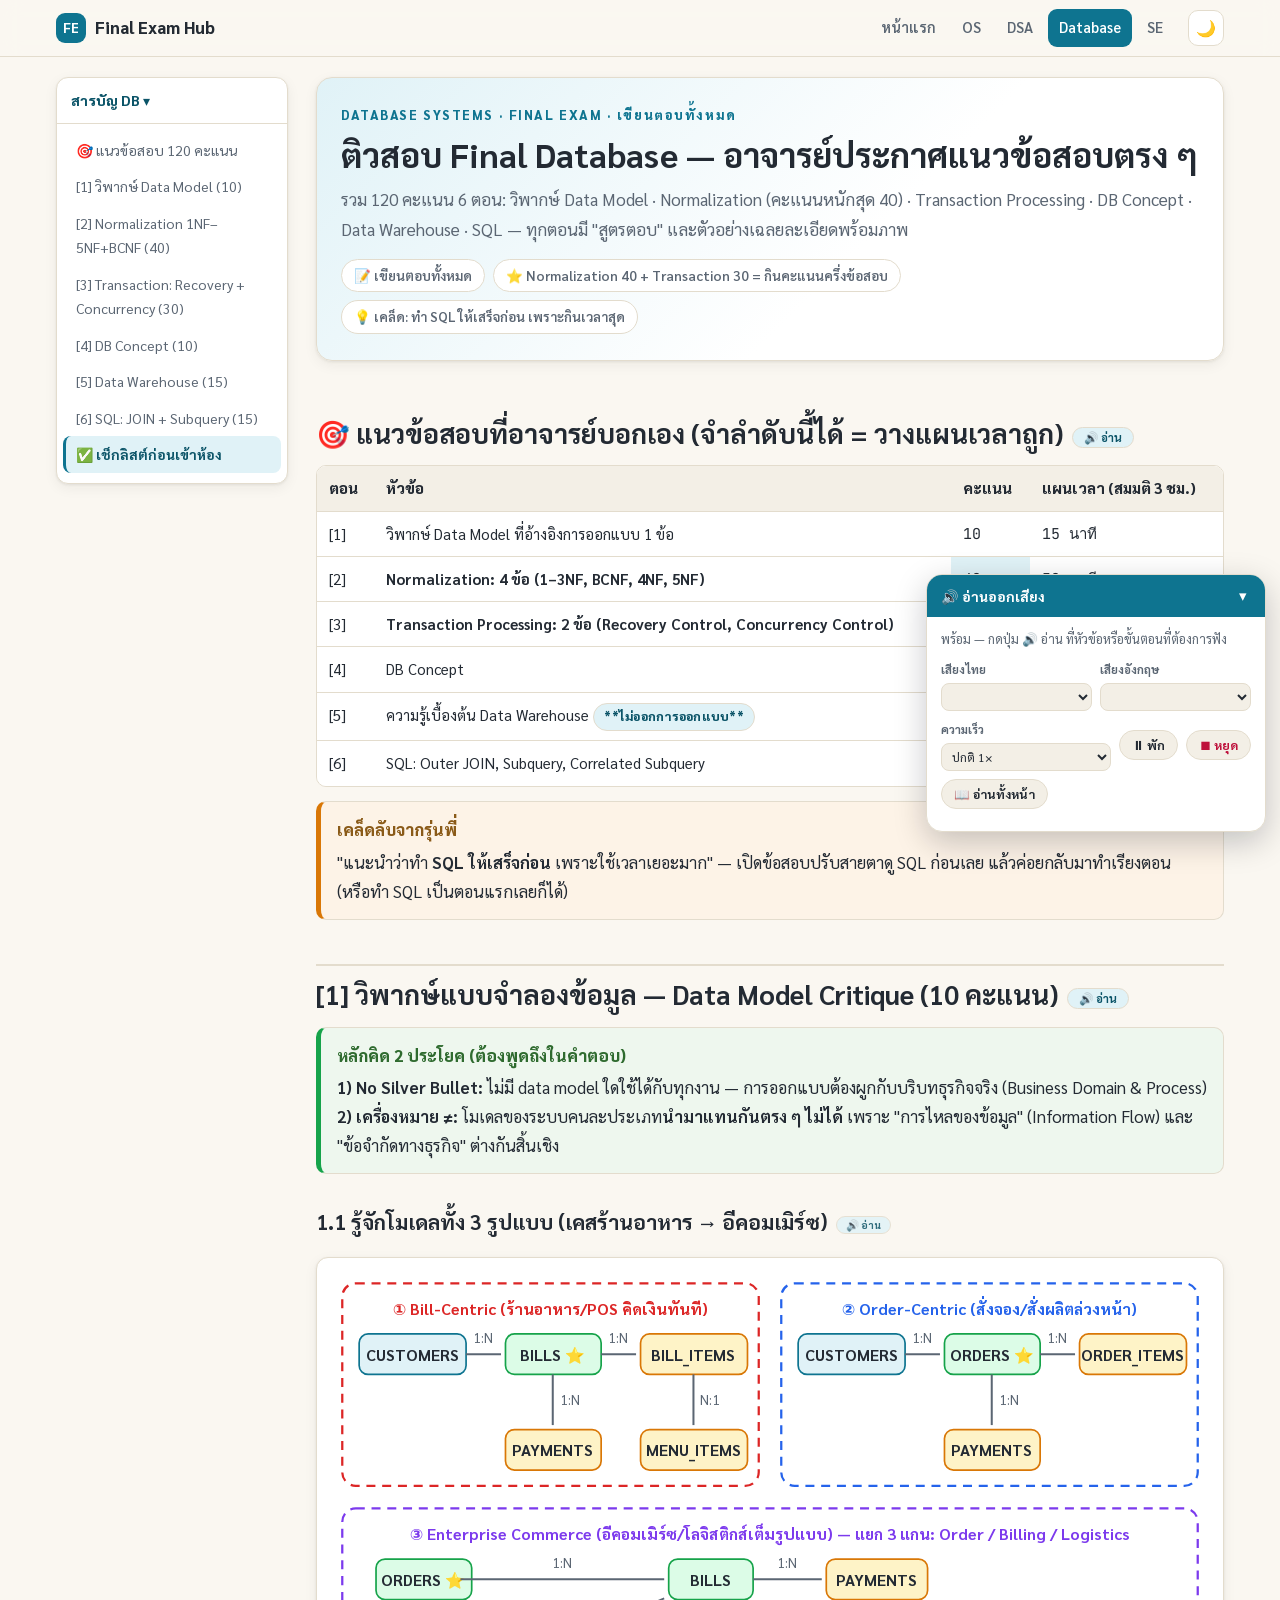
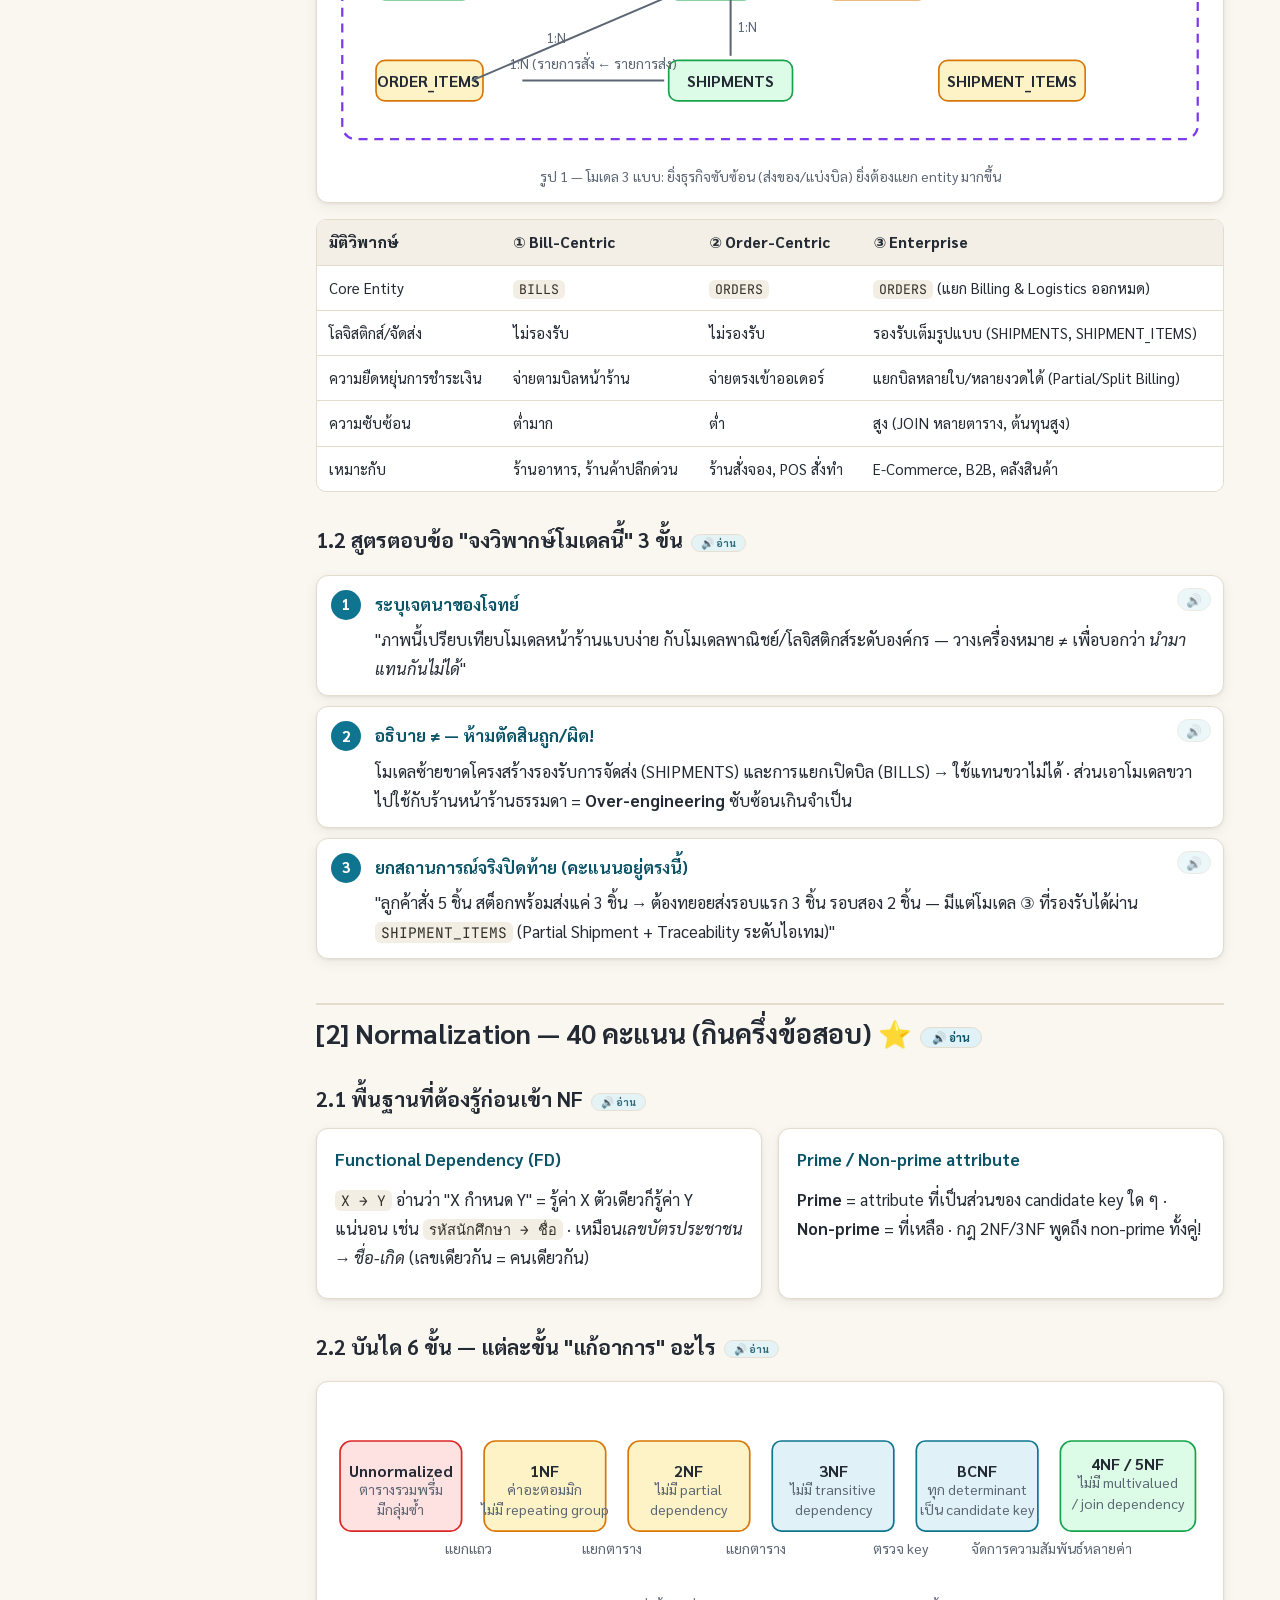
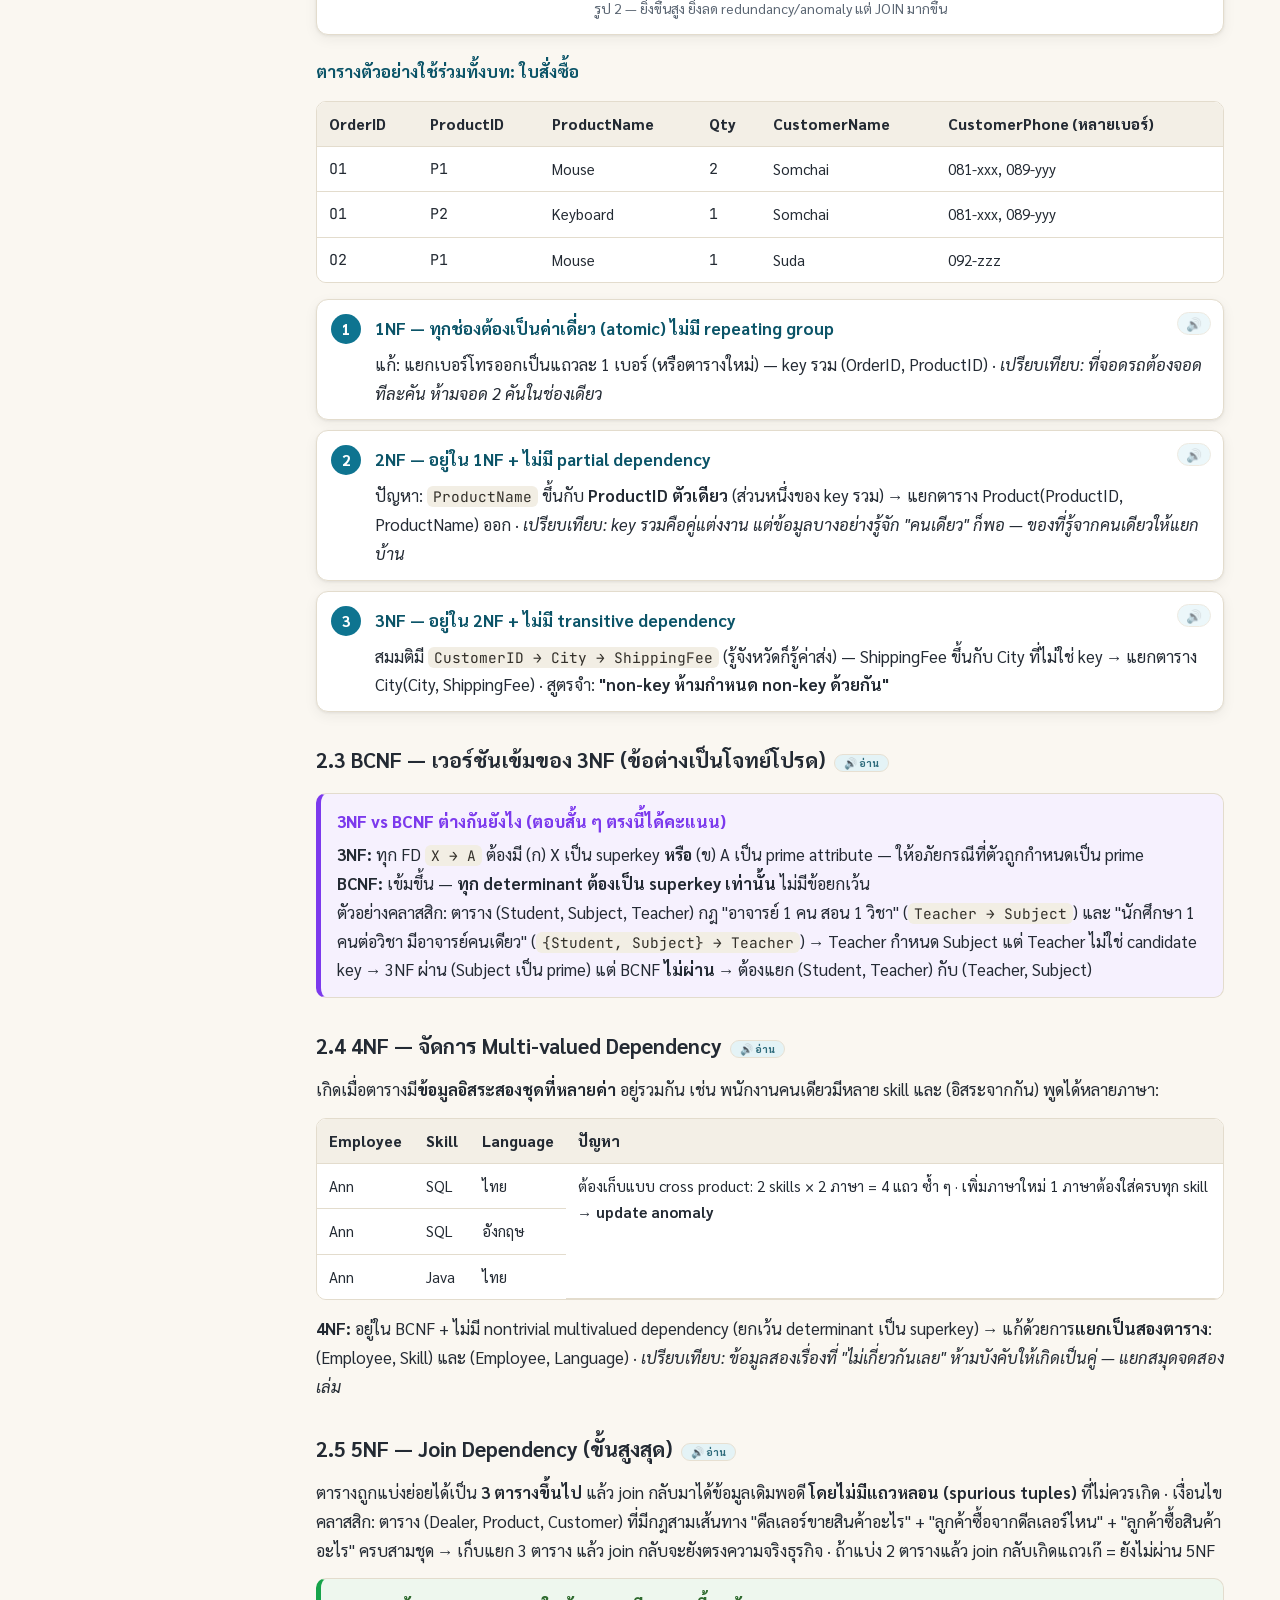
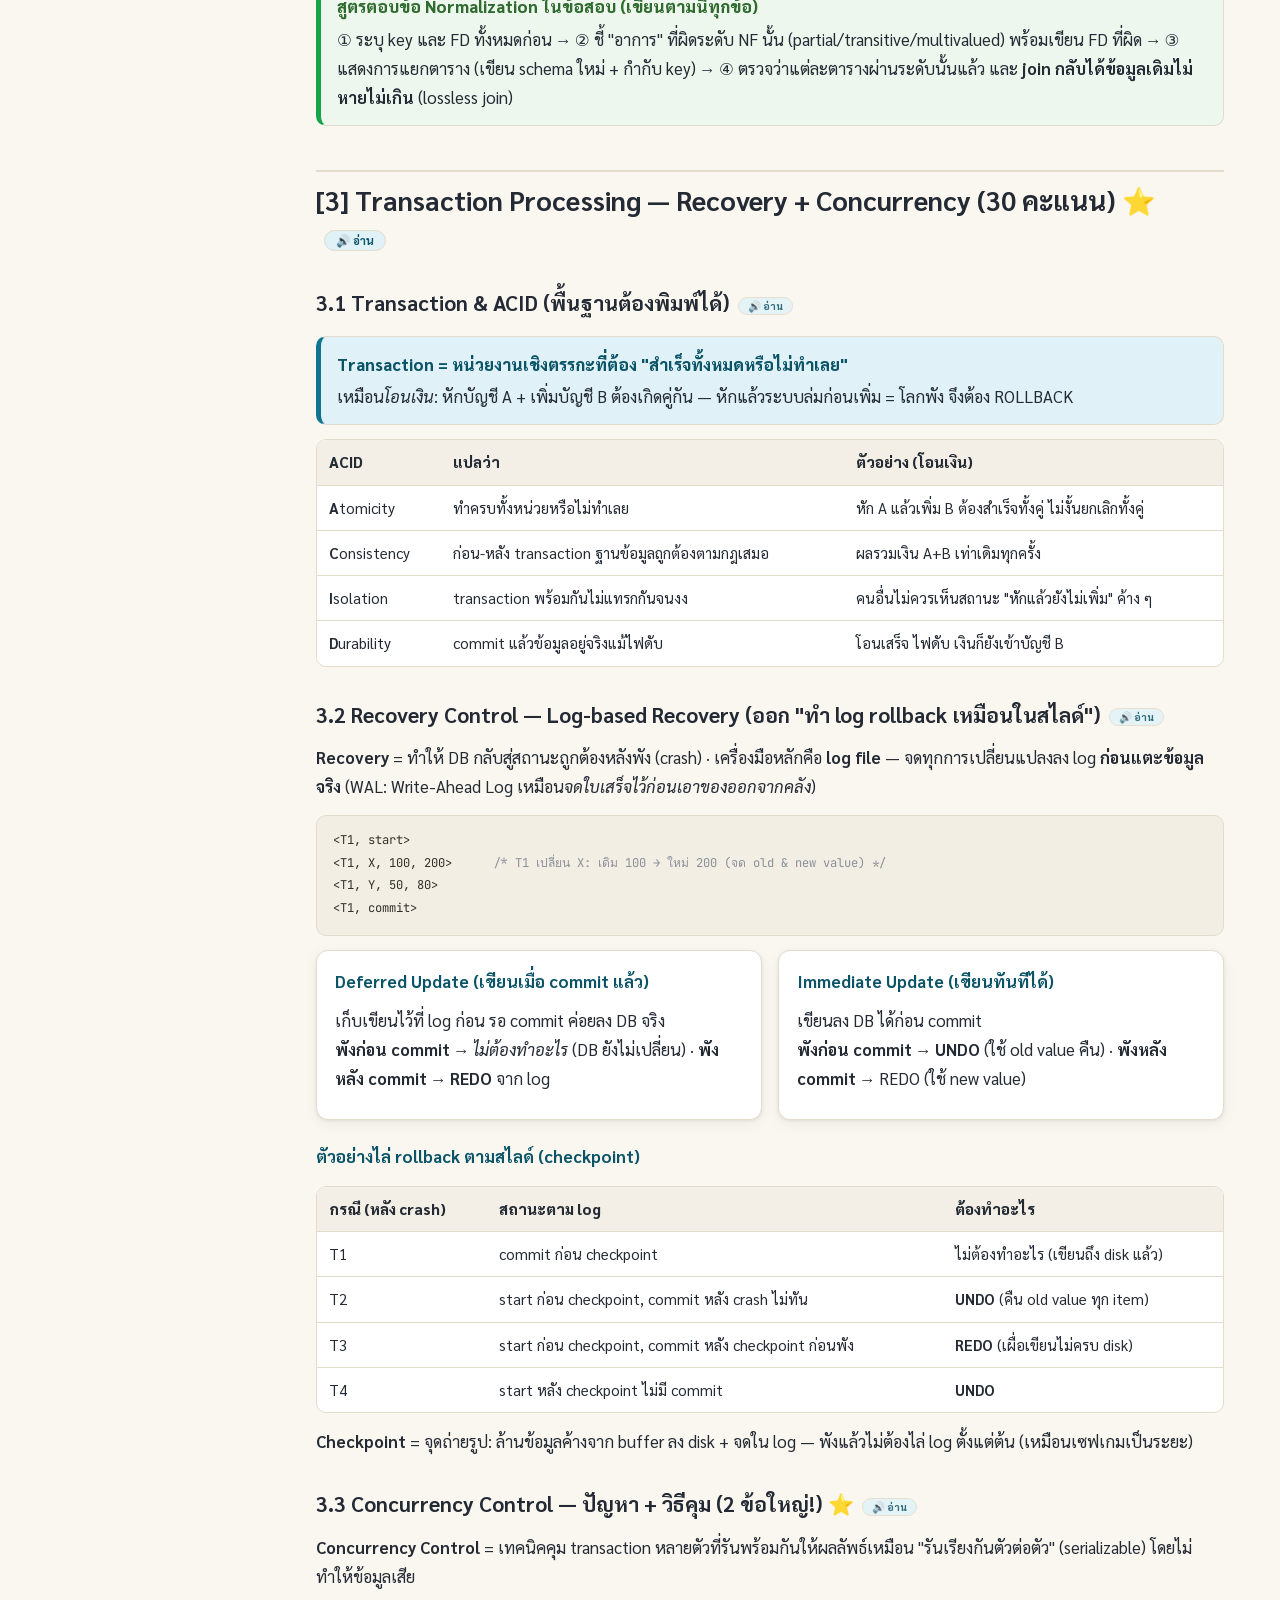
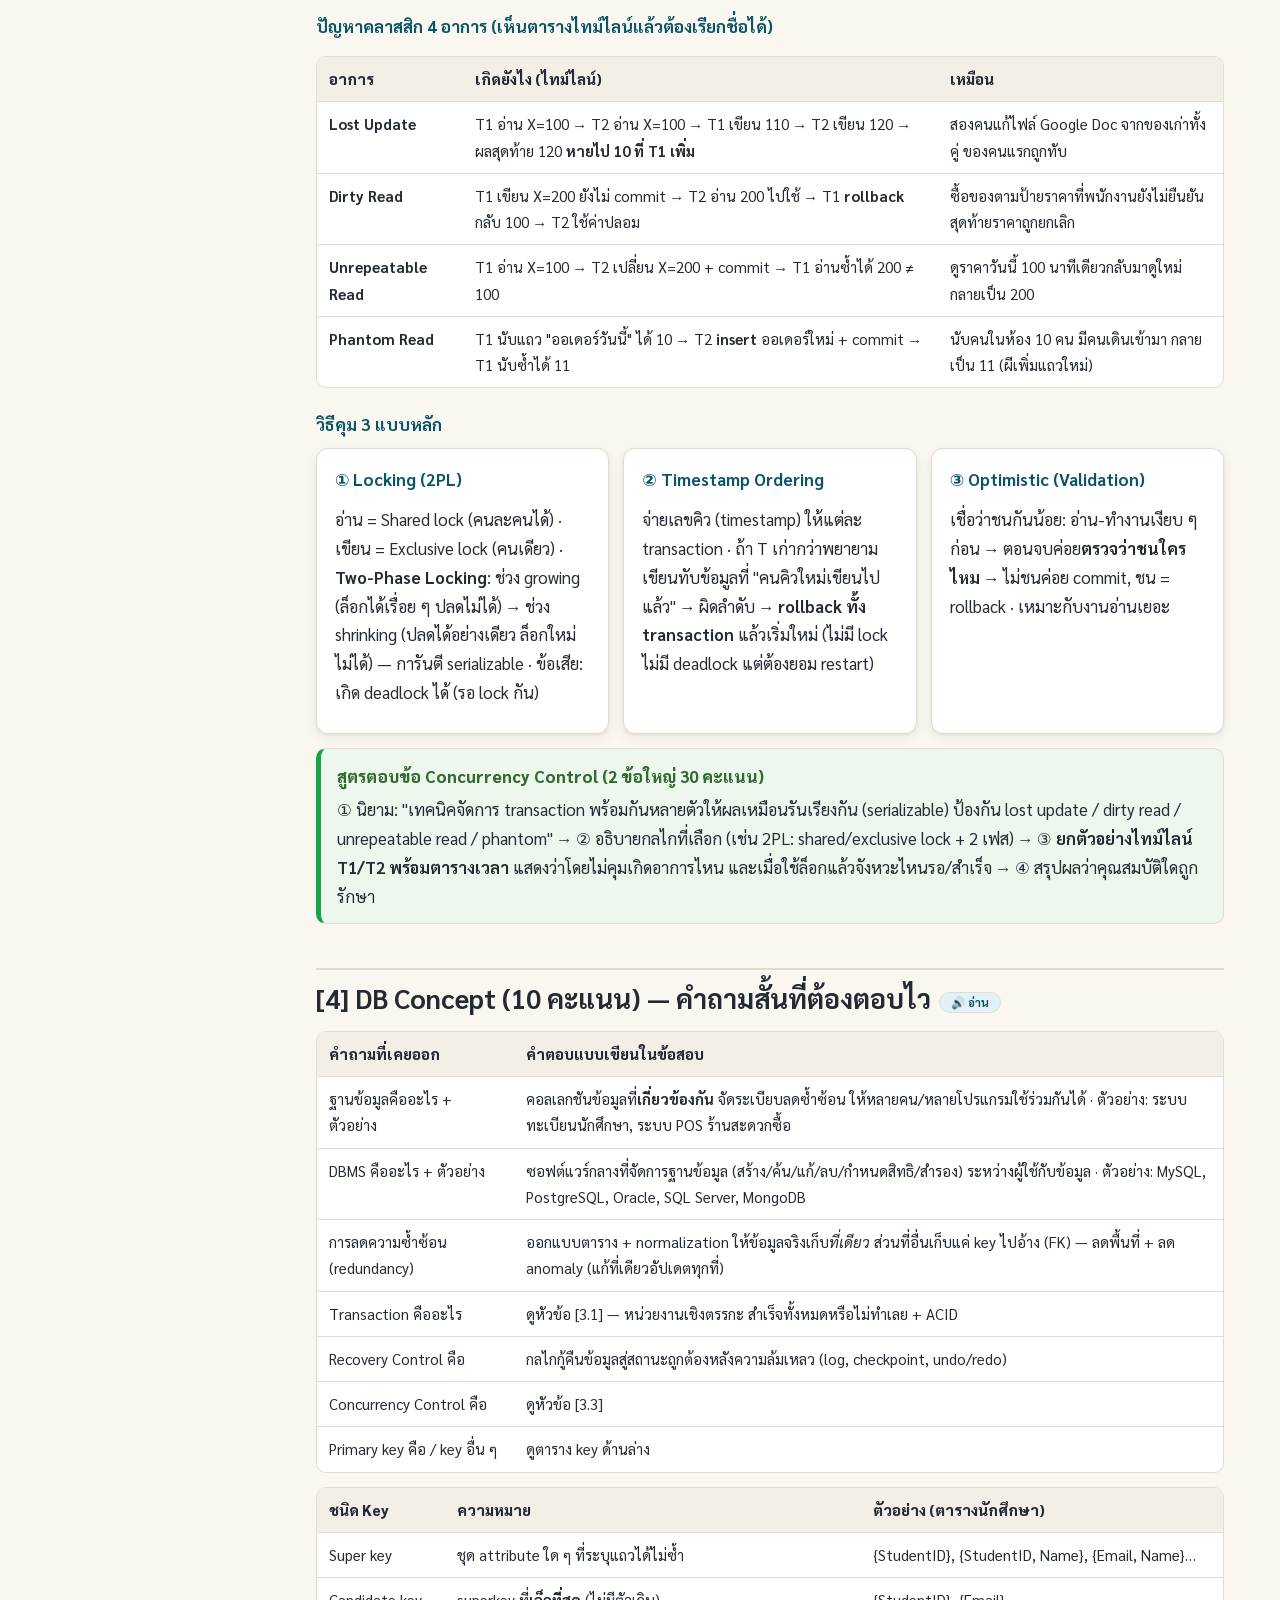
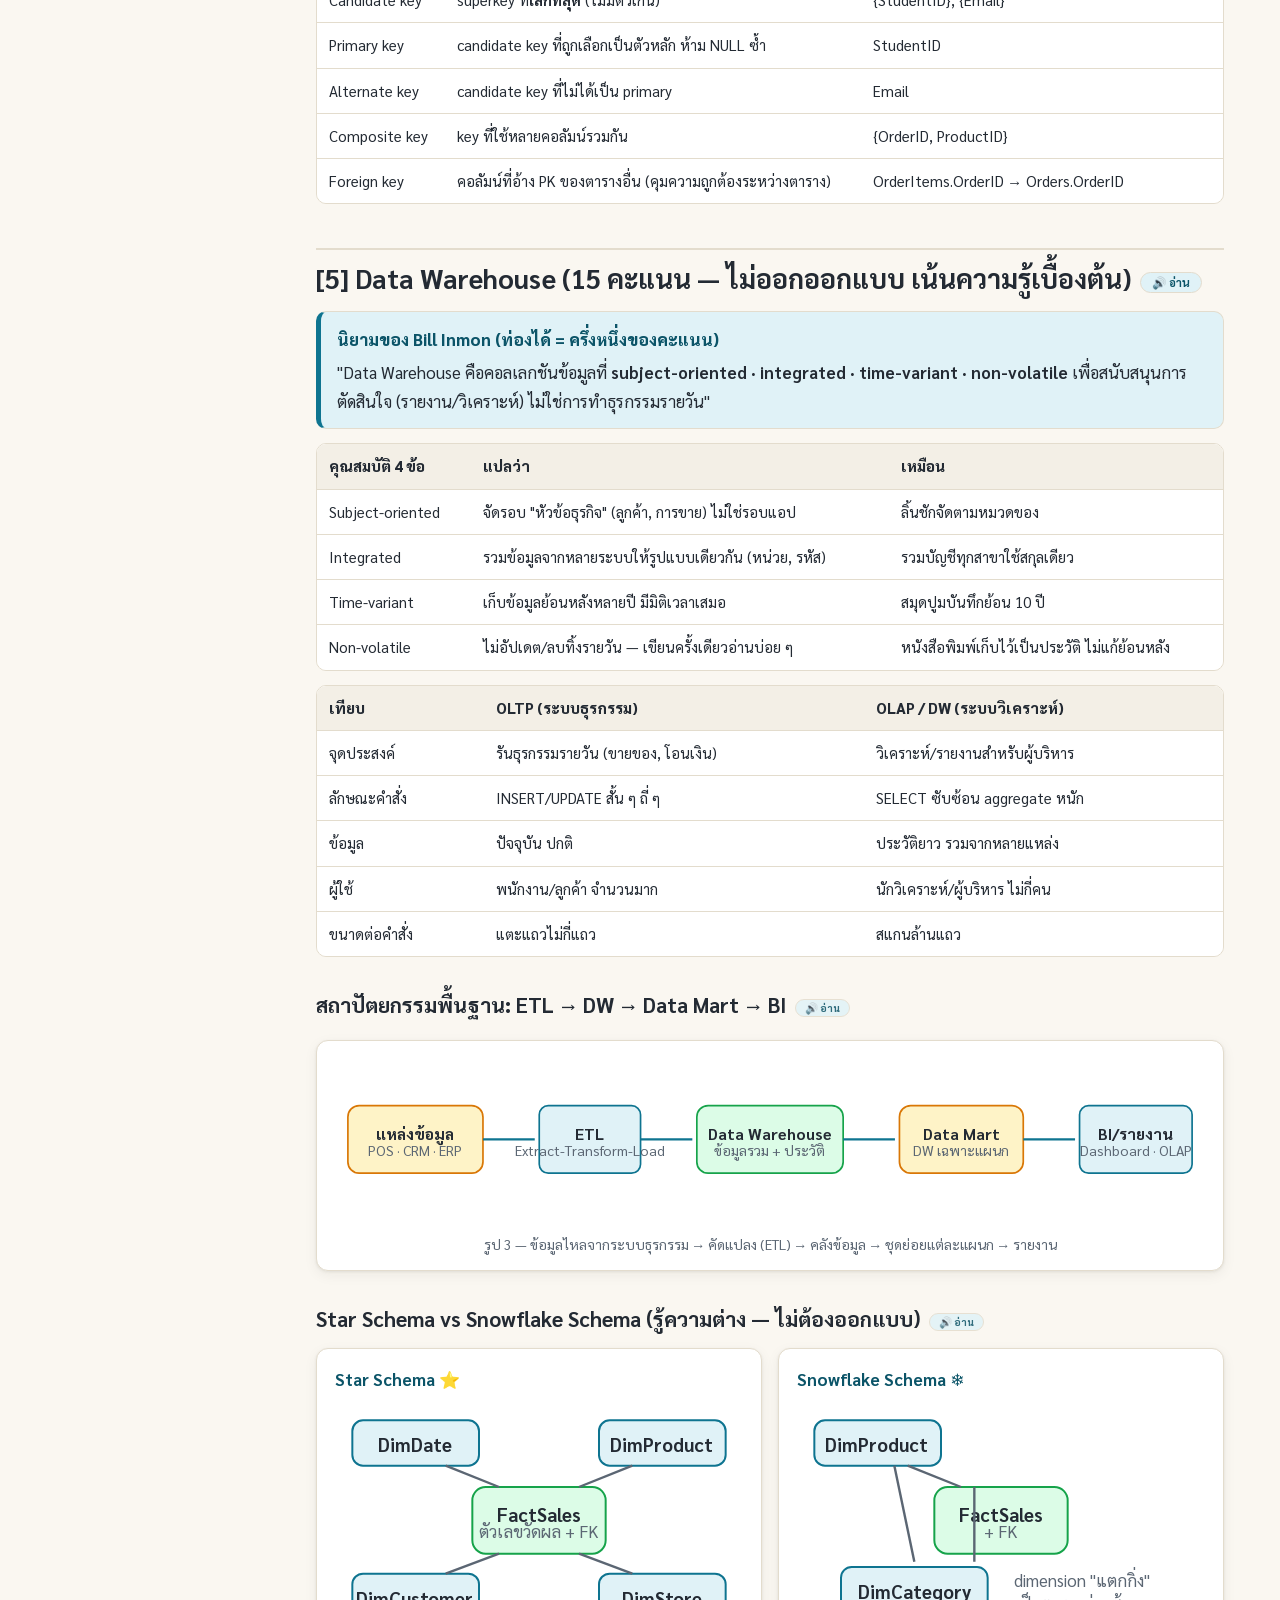
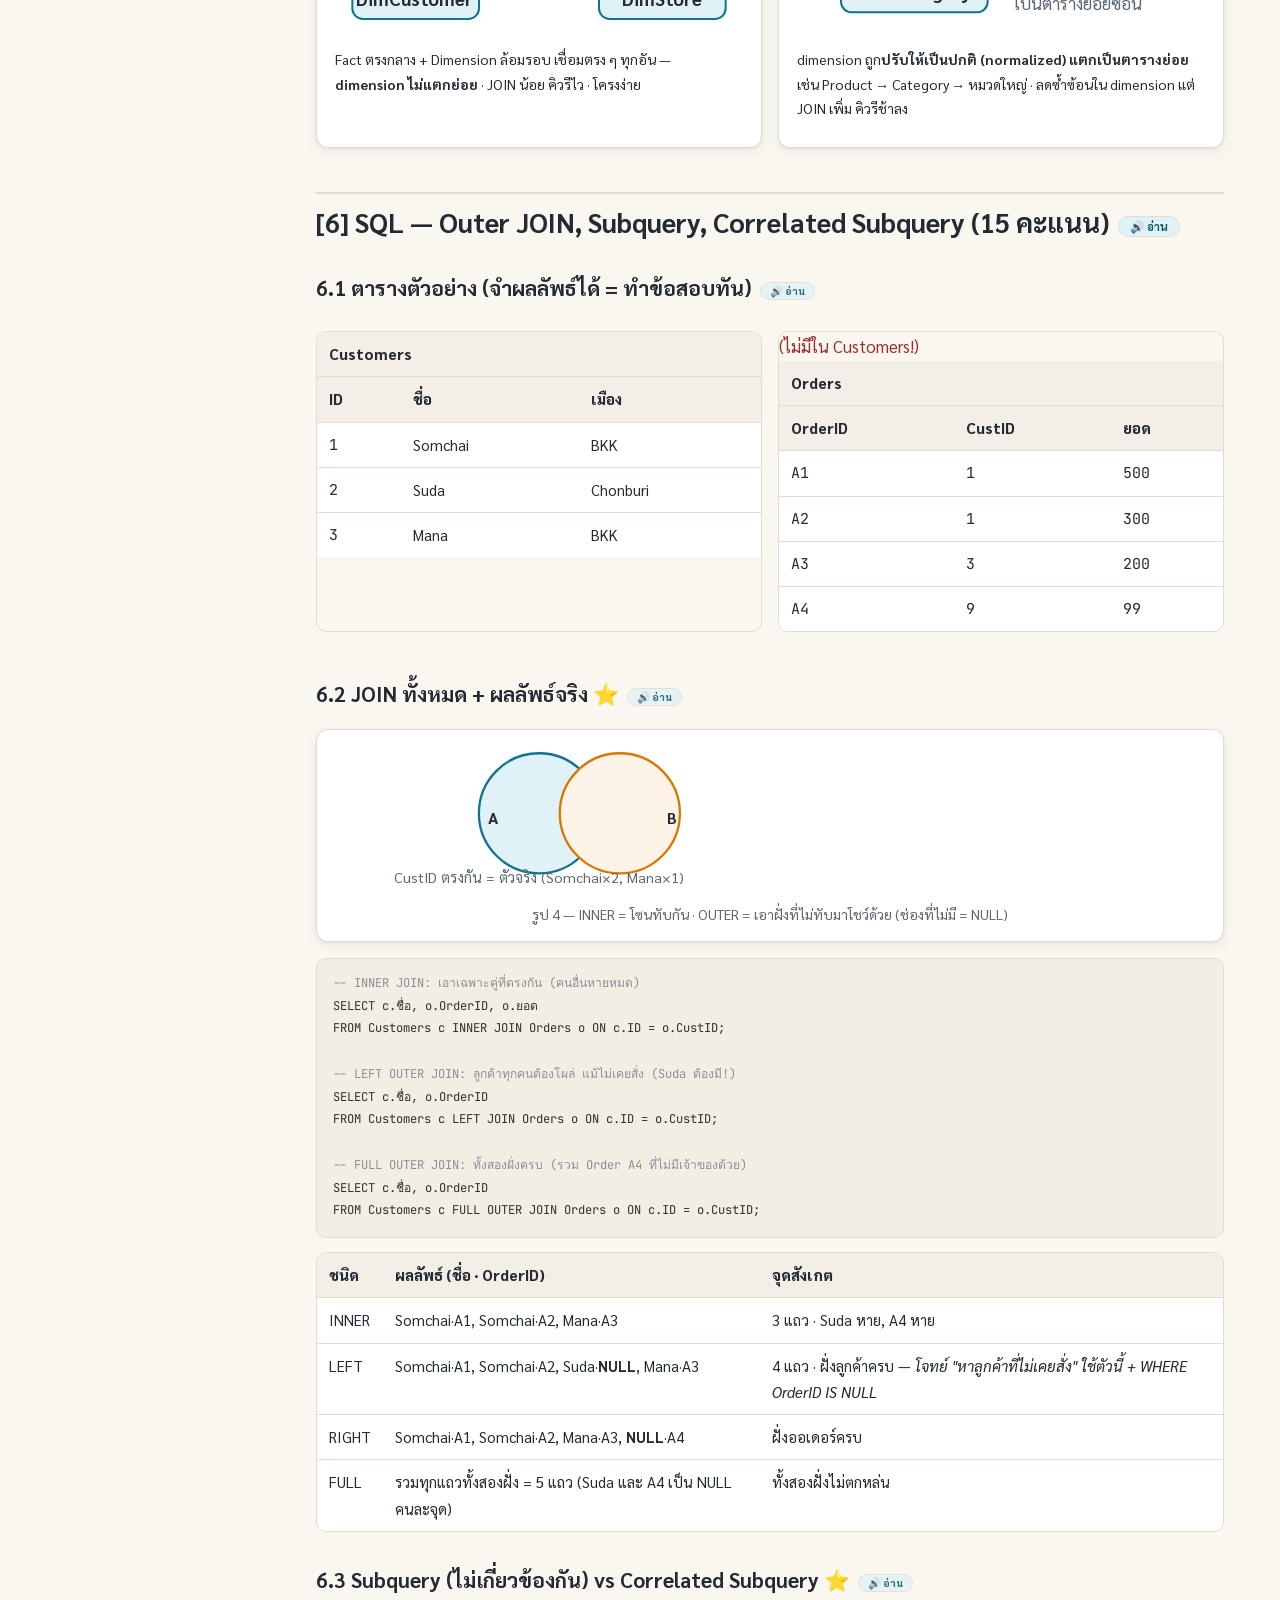
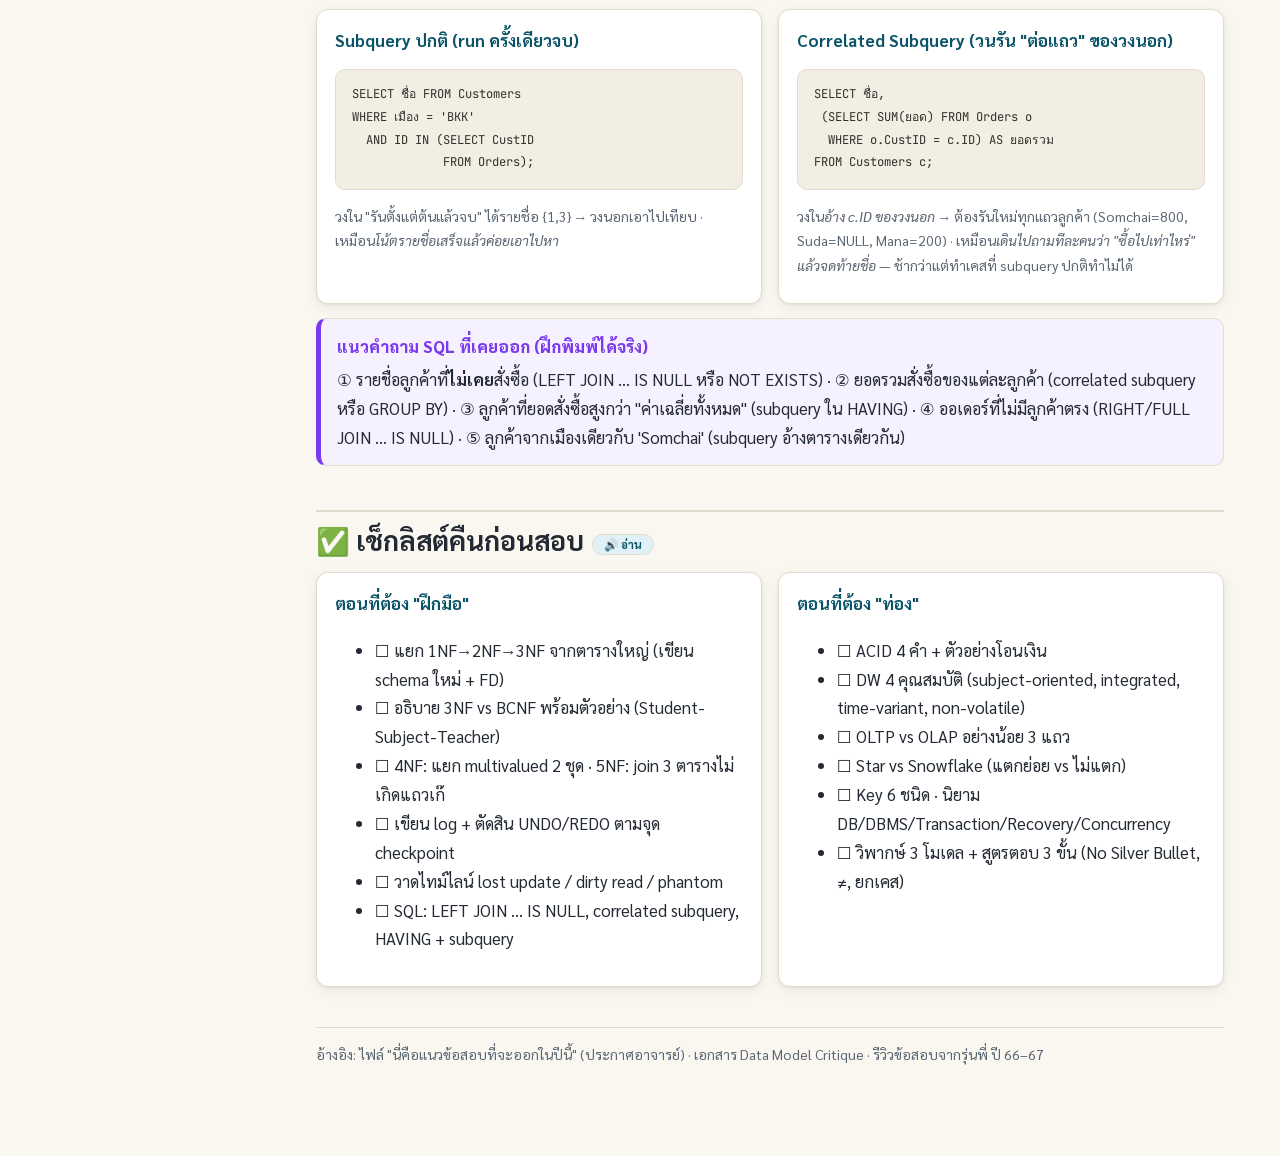
==== commit 97258585: "เพิ่มระบบอ่านออกเสียง (TTS) ทุกหัวข้อ + เสียงออนไลน์ไทยสำหรับเครื่องที่ไม่มีเสียงไทย" ====
--- a/db.html
+++ b/db.html
@@ -3,6 +3,7 @@
 <head>
 <meta charset="UTF-8">
 <meta name="viewport" content="width=device-width, initial-scale=1.0">
+<meta name="referrer" content="no-referrer">
 <title>Database Final Prep — ติวสอบ Final ระบบฐานข้อมูล</title>
 <link rel="icon" href="data:image/svg+xml,%3Csvg xmlns='http://www.w3.org/2000/svg' viewBox='0 0 32 32'%3E%3Crect width='32' height='32' rx='8' fill='%230e7490'/%3E%3Ctext x='16' y='22' font-size='13' font-weight='bold' text-anchor='middle' fill='white' font-family='sans-serif'%3EDB%3C/text%3E%3C/svg%3E">
 <link rel="preconnect" href="https://fonts.googleapis.com">
@@ -10,7 +11,7 @@
 <link href="https://fonts.googleapis.com/css2?family=Sarabun:wght@400;500;600;700;800&family=JetBrains+Mono:wght@400;600&display=swap" rel="stylesheet">
 <link rel="stylesheet" href="assets/style.css">
 </head>
-<body>
+<body data-tts="1">
 <div id="progress"></div>
 <header class="site">
   <div class="site-inner">
@@ -397,6 +398,7 @@
 </div>
 
 <button id="toTop" title="กลับขึ้นด้านบน" aria-label="กลับขึ้นด้านบน">↑</button>
+<script src="assets/tts.js"></script>
 <script src="assets/main.js"></script>
 </body>
 </html>
--- a/assets/style.css
+++ b/assets/style.css
@@ -335,12 +335,75 @@
 
 /* back to top */
 #toTop {
-  position: fixed; right: 18px; bottom: 18px; z-index: 800;
+  position: fixed; right: 14px; bottom: 14px; z-index: 800;
   width: 44px; height: 44px; border-radius: 50%; border: 1px solid var(--line);
   background: var(--card); color: var(--accent); font-size: 19px; cursor: pointer;
   box-shadow: var(--shadow); opacity: 0; pointer-events: none; transition: opacity .2s;
 }
 #toTop.show { opacity: 1; pointer-events: auto; }
+
+/* ---------- ระบบอ่านออกเสียง (TTS) ---------- */
+.tts-btn {
+  font-family: var(--font-thai); font-size: .72rem; font-weight: 700;
+  color: var(--accent-ink); background: var(--accent-soft);
+  border: 1px solid var(--line); border-radius: 999px;
+  padding: 2px 11px; cursor: pointer; white-space: nowrap;
+  vertical-align: middle; margin-left: .5rem;
+  transition: background .15s, color .15s, border-color .15s;
+}
+.tts-btn:hover { background: var(--accent); color: #fff; border-color: var(--accent); }
+.tts-btn.on { background: var(--accent); color: #fff; border-color: var(--accent); }
+h3 .tts-btn, .tts-btn.tts-sub { font-size: .66rem; padding: 1px 9px; opacity: .85; }
+h3 .tts-btn:hover, .tts-btn.tts-sub:hover { opacity: 1; }
+.tts-btn.tts-step {
+  position: absolute; right: 12px; top: 12px; margin-left: 0;
+  font-size: .8rem; padding: 2px 8px; opacity: .6;
+}
+.step:hover .tts-btn.tts-step, .tts-btn.tts-step:hover { opacity: 1; }
+.tts-reading {
+  box-shadow: 0 0 0 2px var(--accent), 0 0 22px color-mix(in srgb, var(--accent) 30%, transparent);
+  border-radius: 14px;
+}
+h2.tts-reading, h3.tts-reading { color: var(--accent-ink); border-radius: 8px; }
+.tts-bar {
+  position: fixed; right: 14px; bottom: 68px; z-index: 810;
+  width: min(340px, calc(100vw - 28px));
+  background: var(--card); border: 1px solid var(--line); border-radius: 16px;
+  box-shadow: 0 10px 32px rgba(2, 8, 23, .22);
+  font-family: var(--font-thai); overflow: hidden;
+}
+.tts-bar-head {
+  display: flex; align-items: center; justify-content: space-between;
+  padding: 9px 14px; background: var(--accent); color: #fff; cursor: pointer;
+}
+.tts-bar-title { font-weight: 700; font-size: .88rem; }
+.tts-fold {
+  background: none; border: none; color: #fff; font-size: .95rem;
+  cursor: pointer; padding: 0 4px;
+}
+.tts-bar.min .tts-bar-body { display: none; }
+.tts-bar-body { padding: 11px 14px 13px; display: grid; gap: 9px; }
+.tts-status { font-size: .8rem; color: var(--ink-soft); min-height: 1.2em; }
+.tts-row { display: flex; flex-wrap: wrap; gap: 8px; align-items: center; }
+.tts-row label {
+  display: inline-flex; flex-direction: column; gap: 3px;
+  font-size: .72rem; font-weight: 700; color: var(--ink-soft); flex: 1 1 130px;
+}
+.tts-bar select {
+  font-family: var(--font-thai); font-size: .78rem; width: 100%;
+  padding: 4px 6px; border: 1px solid var(--line); border-radius: 8px;
+  background: var(--bg-soft); color: var(--ink);
+}
+.tts-bar-body > .tts-row button {
+  font-family: var(--font-thai); font-size: .78rem; font-weight: 700;
+  padding: 6px 12px; border-radius: 999px; cursor: pointer;
+  border: 1px solid var(--line); background: var(--bg-soft); color: var(--ink);
+}
+.tts-bar-body > .tts-row button:hover { border-color: var(--accent); color: var(--accent-ink); }
+.tts-stop { color: #be123c !important; }
+[data-theme="dark"] .tts-stop { color: #fb7185 !important; }
+.tts-hint { font-size: .72rem; color: var(--warn-ink); }
+[data-theme="dark"] .tts-bar { box-shadow: 0 10px 32px rgba(0, 0, 0, .55); }
 
 .footnote { color: var(--ink-soft); font-size: 14px; margin-top: 40px; border-top: 1px solid var(--line); padding-top: 14px; }
 
@@ -375,7 +438,7 @@
 }
 
 @media print {
-  header.site, aside.toc, #toTop, #progress, #menuBtn { display: none !important; }
+  header.site, aside.toc, #toTop, #progress, #menuBtn, .tts-bar, .tts-btn { display: none !important; }
   .wrap { display: block; }
   .card, .box, .fig, .step { box-shadow: none; break-inside: avoid; }
   details.ans { display: block; }
